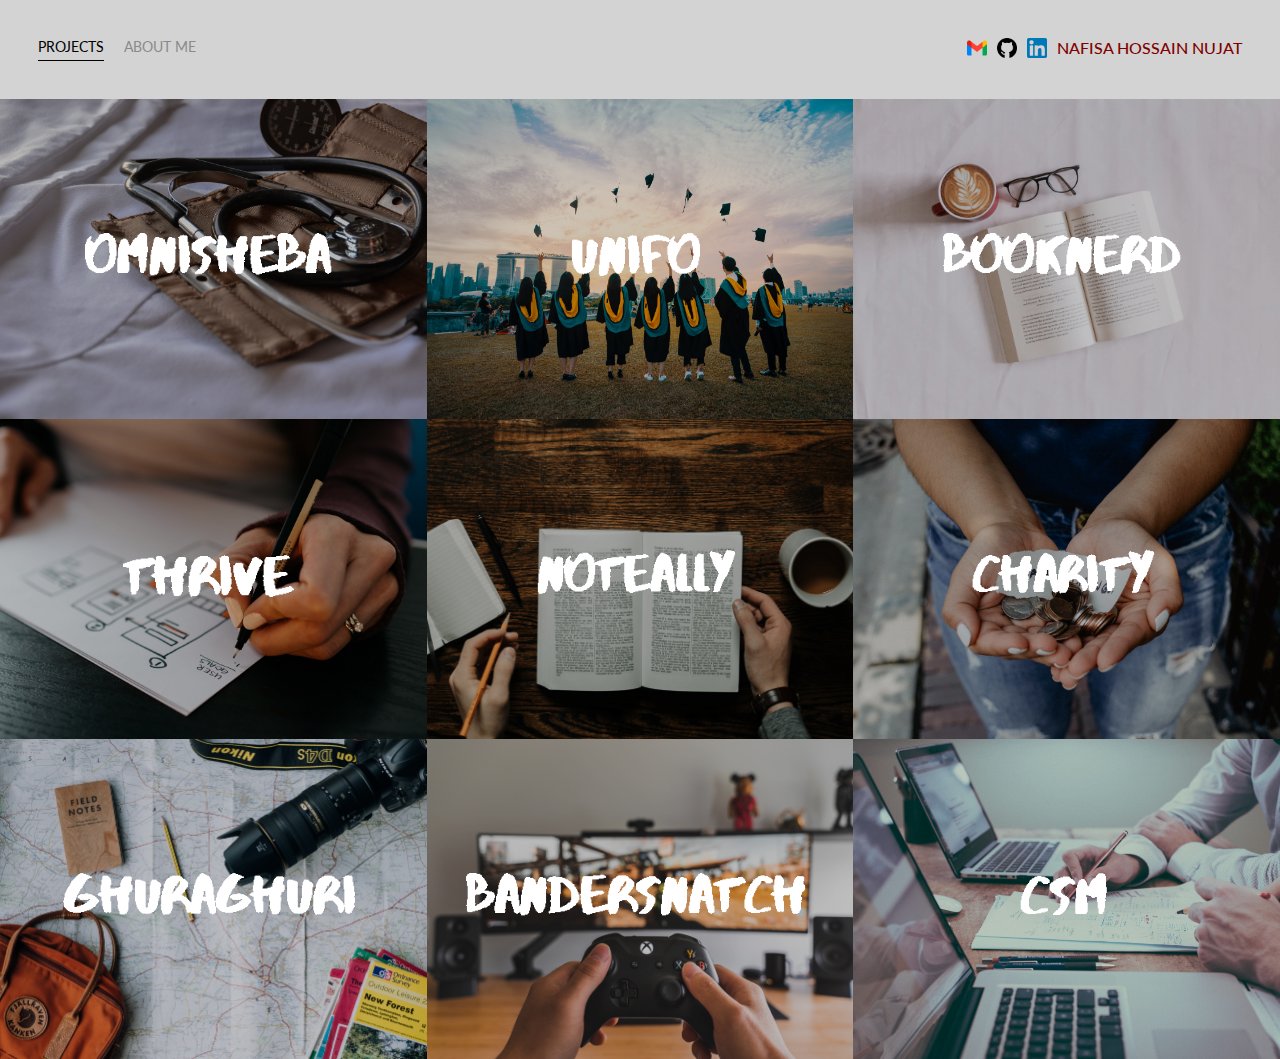
==== index.html @ 57c48bb4 "script" ====
<!DOCTYPE html>
<html>
  <head>
    <meta charset="UTF-8" />
    <title>Portfolio Homepage</title>
    <link
      href="https://fonts.googleapis.com/css?family=Lato"
      rel="stylesheet"
    />
    <link rel="stylesheet" href="styles.css" />
  </head>
  <body>
    <div class="container">
      <div class="nav-wrapper">
        <div class="left-side">
          <div class="nav-link-wrapper active-nav-link">
            <a href="index.html">Projects</a>
          </div>
          <div class="nav-link-wrapper">
            <a href="about.html">About Me</a>
          </div>
        </div>
        <div class="right-side">
          <div class="linkedin">
            <img
              src="images/gmail.png"
              onclick="window.open('mailto:nhnujhat@gmail.com','mywindow');"
              style="cursor: pointer"
              height="20px"
            />
          </div>
          <div class="github">
            <img
              src="images/github.png"
              onclick="window.open('https://github.com/nhnujhat','mywindow');"
              style="cursor: pointer"
              height="20px"
            />
          </div>
          <div class="gmail">
            <img
              src="images/linkedin.png"
              onclick="window.open('https://www.linkedin.com/in/nhnujhat','mywindow');"
              style="cursor: pointer"
              height="20px"
            />
          </div>
          <div class="brand">
            <div>NAFISA HOSSAIN NUJAT</div>
          </div>
        </div>
      </div>
      <div class="content-wrapper">
        <div class="portfolio-items-wrapper">
          <div
            onclick="window.open('https://github.com/nhnujhat/OMNISHEBA','mywindow');"
            style="cursor: pointer"
            class="portfolio-item-wrapper"
          >
            <div
              class="portfolio-img-background"
              style="background-image: url(images/omnisheba.jpg)"
            ></div>
            <div class="img-text-wrapper">
              <div class="logo-wrapper">
                <img src="images/logos/omnisheba.png" />
              </div>
              <div class="subtitle">
                An Android application to assist healthcare providers and
                seekers connect, built with Java and Firebase.
              </div>
            </div>
          </div>
          <div
            onclick="window.open('https://github.com/nhnujhat/UniFO','mywindow');"
            style="cursor: pointer"
            class="portfolio-item-wrapper"
          >
            <div
              class="portfolio-img-background"
              style="background-image: url(images/unifo.jpg)"
            ></div>
            <div class="img-text-wrapper">
              <div class="logo-wrapper">
                <img src="images/logos/unifo.png" />
              </div>
              <div class="subtitle">
                A university admission portal website for students in
                Bangladesh, built with HTML, CSS and JavaScript.
              </div>
            </div>
          </div>
          <div
            onclick="window.open('https://github.com/nhnujhat/BookNerd','mywindow');"
            style="cursor: pointer"
            class="portfolio-item-wrapper"
          >
            <div
              class="portfolio-img-background"
              style="background-image: url(images/booknerd.jpg)"
            ></div>
            <div class="img-text-wrapper">
              <div class="logo-wrapper">
                <img src="images/logos/booknerd.png" />
              </div>
              <div class="subtitle">
                An Android application for reading ebooks and listening to
                audiobooks, built with Dart and Firebase.
              </div>
            </div>
          </div>
          <div
            onclick="window.open('https://github.com/nhnujhat/Thrive','mywindow');"
            style="cursor: pointer"
            class="portfolio-item-wrapper"
          >
            <div
              class="portfolio-img-background"
              style="background-image: url(images/thrive.jpg)"
            ></div>
            <div class="img-text-wrapper">
              <div class="logo-wrapper">
                <img src="images/logos/thrive.png" />
              </div>
              <div class="subtitle">
                An Android application to track productivity and share with
                friends, built with Java and Firebase.
              </div>
            </div>
          </div>
          <div
            onclick="window.open('https://github.com/nhnujhat/Note_Ally','mywindow');"
            style="cursor: pointer"
            class="portfolio-item-wrapper"
          >
            <div
              class="portfolio-img-background"
              style="background-image: url(images/noteally.jpg)"
            ></div>
            <div class="img-text-wrapper">
              <div class="logo-wrapper">
                <img src="images/logos/noteally.png" />
              </div>
              <div class="subtitle">
                An Android application to assist students and job seekers to
                collaborate, built with Java and Firebase.
              </div>
            </div>
          </div>
          <div
            onclick="window.open('https://github.com/nhnujhat/charity_booking','mywindow');"
            style="cursor: pointer"
            class="portfolio-item-wrapper"
          >
            <div
              class="portfolio-img-background"
              style="background-image: url(images/charitybooking.jpg)"
            ></div>
            <div class="img-text-wrapper">
              <div class="logo-wrapper">
                <img src="images/logos/charitybooking.png" />
              </div>
              <div class="subtitle">
                An Android application to assist charities with booking system,
                built with Java and Firebase.
              </div>
            </div>
          </div>
          <div
            onclick="window.open('https://github.com/nhnujhat/GhuraGhuriMerged','mywindow');"
            style="cursor: pointer"
            class="portfolio-item-wrapper"
          >
            <div
              class="portfolio-img-background"
              style="background-image: url(images/ghuraghuri.jpg)"
            ></div>
            <div class="img-text-wrapper">
              <div class="logo-wrapper">
                <img src="images/logos/ghuraghuri.png" />
              </div>
              <div class="subtitle">
                A website and an Android application for travel blogs, built
                with HTML, CSS, JavaScript, Java and Firebase.
              </div>
            </div>
          </div>
          <div
            onclick="window.open('https://github.com/nhnujhat/Bandersnatch','mywindow');"
            style="cursor: pointer"
            class="portfolio-item-wrapper"
          >
            <div
              class="portfolio-img-background"
              style="background-image: url(images/bandersnatch.jpg)"
            ></div>
            <div class="img-text-wrapper">
              <div class="logo-wrapper">
                <img src="images/logos/bandersnatch.png" />
              </div>
              <div class="subtitle">
                A basic adventure game console inspired from the movie Black
                Mirror: Bandersnatch, built with C++.
              </div>
            </div>
          </div>
          <div
            onclick="window.open('https://github.com/nhnujhat/Customer_service-management','mywindow');"
            style="cursor: pointer"
            class="portfolio-item-wrapper"
          >
            <div
              class="portfolio-img-background"
              style="
                background-image: url(images/customerservicemanagement.jpg);
              "
            ></div>
            <div class="img-text-wrapper">
              <div class="logo-wrapper">
                <img src="images/logos/customerservicemanagement.png" />
              </div>
              <div class="subtitle">
                A customer service management and employee management system for
                companies and businesses, built with C++.
              </div>
            </div>
          </div>
        </div>
      </div>
    </div>
  </body>
  <script src="script.js"></script>
</html>
---- styles.css ----
/* Master Styles */
body {
    font-family: "Lato", sans-serif;
    margin: 0px;
}

.container {
    display: grid;
    grid-template-columns: 1fr;
    background-color: rgb(241, 241, 241);
}

/* Nav Styles */
.nav-wrapper {
    display: flex;
    justify-content: space-between;
    padding: 38px;
    position: sticky;
    top: 0;
    background-color: lightgray;
}

.left-side {
    float: left;
    display: flex;
}

.right-side {
    float: right;
    display: flex;
}

.gmail {
    margin-right: 10px;
}

.linkedin {
    margin-right: 10px;
}

.github {
    margin-right: 10px;
}

.brand {
    color: maroon;
    font-weight: 500;
}

.nav-wrapper > .left-side > div {
    margin-right: 20px;
    font-size: 0.9em;
    text-transform: uppercase;
}

.nav-link-wrapper {
    height: 22px;
    border-bottom: 1px solid transparent;
    transition: border-bottom 0.5s;
}

.nav-link-wrapper a {
    color: #8a8a8a;
    text-decoration: none;
    transition: color 0.5s;
}

.nav-link-wrapper:hover {
    border-bottom: 1px solid black;
}

.nav-link-wrapper a:hover {
    color: black;
}

.active-nav-link {
    border-bottom: 1px solid black;
}

.active-nav-link a {
    color: black !important;
}

/* Portfolio Styles */
.portfolio-items-wrapper {
    display: grid;
    grid-template-columns: 1fr 1fr 1fr;
}

.portfolio-item-wrapper {
    position: relative;
}

.portfolio-img-background {
    height: 25vw;
    width: 100%;
    background-size: cover;
    background-position: center;
    background-repeat: no-repeat;
    filter: brightness(80%);
}

.img-text-wrapper {
    position: absolute;
    top: 0;
    display: flex;
    flex-direction: column;
    justify-content: center;
    align-items: center;
    height: 100%;
    text-align: center;
    padding-left: 3vw;
    padding-right: 3vw;
}

.logo-wrapper {
    height: 6vw;
    position: absolute;
    margin: 0 auto;
    display: flex;
    justify-content: center;
}

.img-text-wrapper .subtitle {
    transition: 0.5s;
    font-weight: 600;
    color: transparent;
    font-size: 1.5vw;
}

.img-text-wrapper:hover .subtitle {
    font-weight: 600;
    color: lightskyblue;
    font-size: 1.5vw;
}

.img-text-wrapper:hover img {
    display: none;
}

.img-darken {
    transition: .5s;
    filter: brightness(10%);
}

/* About Page Styles */
.two-column-wrapper {
    display: flex;
    flex-direction: column;
    justify-content: center;
}

.profile-image-wrapper {
    display: flex;
    flex-direction: row;
    justify-content: center;
}

.profile-image-wrapper img {
    width: auto;
    height: 300px;
    margin-top: 50px;
  }
  
.profile-content-wrapper {
    margin: 50px;
}

.profile-content-wrapper h1 {
    color: darkcyan;
}

.profile-content-wrapper h2 {
    margin-top: 50px;
    color: rgb(155, 155, 155);
}

.profile-content-wrapper a {
    color: black;
}

.profile-content-wrapper p {
    line-height: 2;
}

.profile-content-wrapper p a {
    text-decoration: none;
}

.skill {
    margin-left: 50px;
    margin-bottom: 50px;
}

.skill img {
    height: 50px;
    margin: 15px;
}

.resume {
    position: relative;
    height: 100px;
}

.resume-wrapper {
    margin: 0 auto;
    left: 50px;
    position: absolute;
    border: 1px solid;
    transition: color 0.5s;
    width: 120px;
    padding: 18px;
    text-align: center;
}

.resume-wrapper:hover {
    transition: 0.5s;
    background-color: black;
}

.resume-wrapper a {
    color: black;
    transition: 0.5s;
    font-weight: 600;
    text-decoration: none;
}

.resume-wrapper:hover a {
    color: white;
    font-weight: 600;
    text-decoration: none;
}
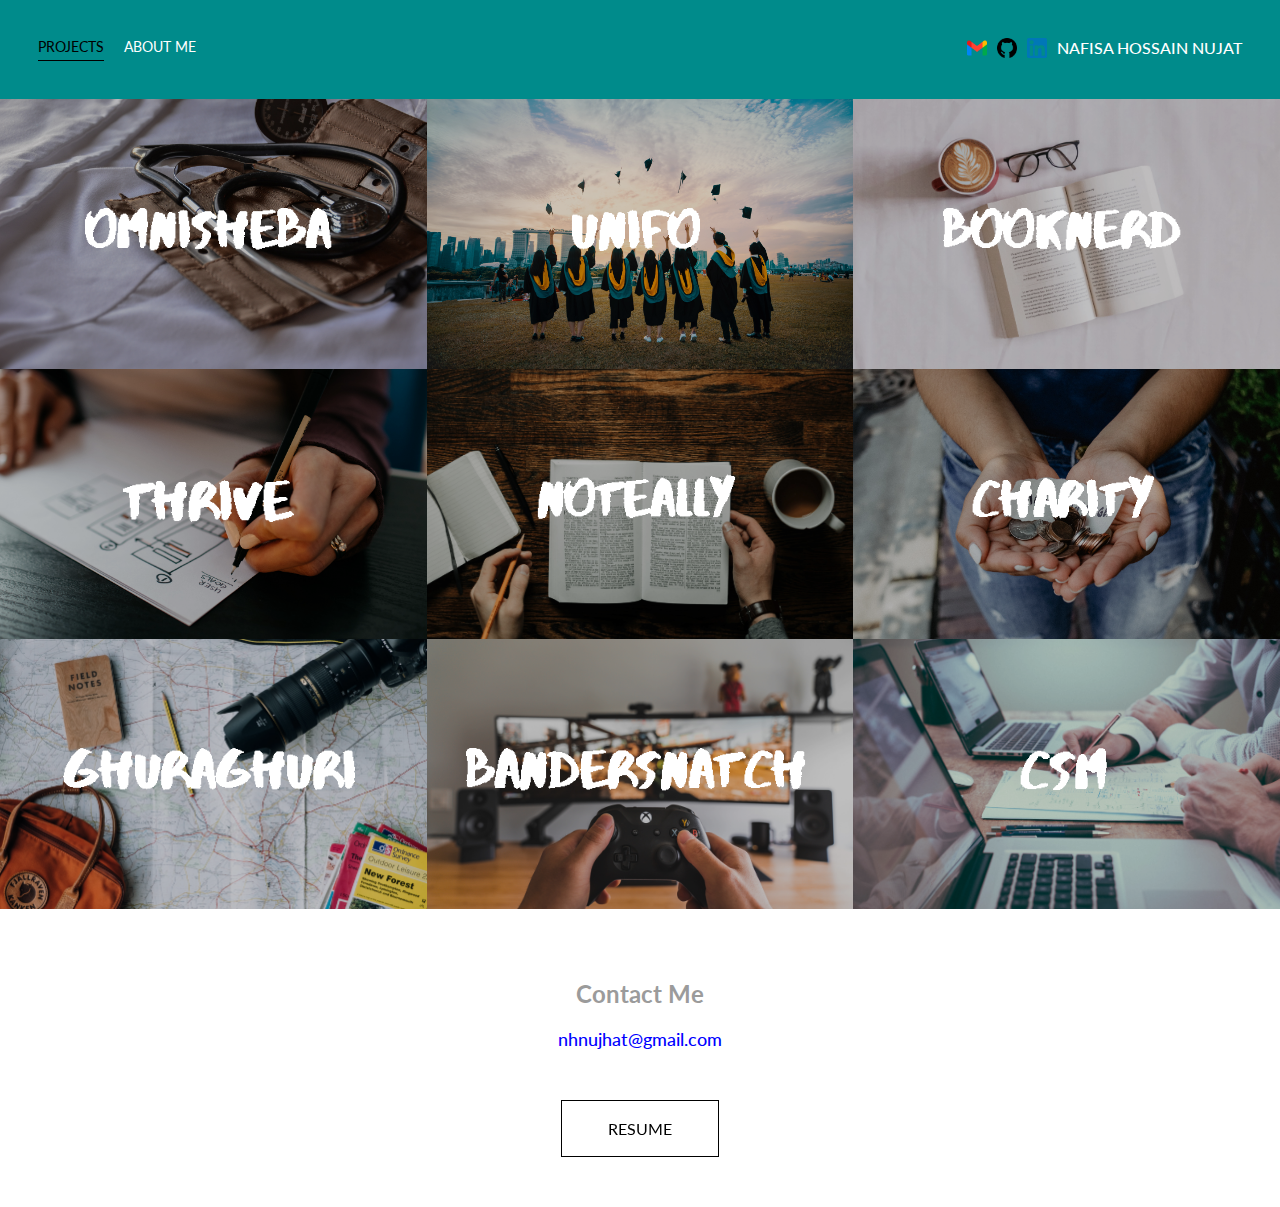
==== commit ee552ca5: "parallax" ====
--- a/index.html
+++ b/index.html
@@ -2,7 +2,7 @@
 <html>
   <head>
     <meta charset="UTF-8" />
-    <title>Portfolio Homepage</title>
+    <title>Projects</title>
     <link
       href="https://fonts.googleapis.com/css?family=Lato"
       rel="stylesheet"
@@ -21,7 +21,7 @@
           </div>
         </div>
         <div class="right-side">
-          <div class="linkedin">
+          <div class="gmail">
             <img
               src="images/gmail.png"
               onclick="window.open('mailto:nhnujhat@gmail.com','mywindow');"
@@ -37,7 +37,7 @@
               height="20px"
             />
           </div>
-          <div class="gmail">
+          <div class="linkedin">
             <img
               src="images/linkedin.png"
               onclick="window.open('https://www.linkedin.com/in/nhnujhat','mywindow');"
@@ -46,7 +46,7 @@
             />
           </div>
           <div class="brand">
-            <div>NAFISA HOSSAIN NUJAT</div>
+            <a href="about.html">NAFISA HOSSAIN NUJAT</a>
           </div>
         </div>
       </div>
@@ -85,8 +85,8 @@
                 <img src="images/logos/unifo.png" />
               </div>
               <div class="subtitle">
-                A university admission portal website for students in
-                Bangladesh, built with HTML, CSS and JavaScript.
+                A university admission portal for students in Bangladesh, built
+                with HTML, CSS and JavaScript along with ReactJS and NodeJS.
               </div>
             </div>
           </div>
@@ -105,7 +105,7 @@
               </div>
               <div class="subtitle">
                 An Android application for reading ebooks and listening to
-                audiobooks, built with Dart and Firebase.
+                audiobooks, built with Flutter and Firebase.
               </div>
             </div>
           </div>
@@ -123,8 +123,8 @@
                 <img src="images/logos/thrive.png" />
               </div>
               <div class="subtitle">
-                An Android application to track productivity and share with
-                friends, built with Java and Firebase.
+                An Android application to track productivity and complete goals
+                with friends, built with Java and Firebase.
               </div>
             </div>
           </div>
@@ -142,8 +142,8 @@
                 <img src="images/logos/noteally.png" />
               </div>
               <div class="subtitle">
-                An Android application to assist students and job seekers to
-                collaborate, built with Java and Firebase.
+                An Android application to help students and job seekers to
+                collaborate and find help, built with Java and Firebase.
               </div>
             </div>
           </div>
@@ -161,8 +161,8 @@
                 <img src="images/logos/charitybooking.png" />
               </div>
               <div class="subtitle">
-                An Android application to assist charities with booking system,
-                built with Java and Firebase.
+                An Android application to assist charities with booking system
+                for donations, built with Java and Firebase.
               </div>
             </div>
           </div>
@@ -180,8 +180,9 @@
                 <img src="images/logos/ghuraghuri.png" />
               </div>
               <div class="subtitle">
-                A website and an Android application for travel blogs, built
-                with HTML, CSS, JavaScript, Java and Firebase.
+                A website and an Android application for travel blogs and
+                navigation, built with HTML, CSS, JavaScript, Java and Firebase
+                along with ReactJS and NodeJS.
               </div>
             </div>
           </div>
@@ -220,13 +221,26 @@
                 <img src="images/logos/customerservicemanagement.png" />
               </div>
               <div class="subtitle">
-                A customer service management and employee management system for
-                companies and businesses, built with C++.
+                A customer service and employee management system for companies
+                and businesses, built with C++.
               </div>
             </div>
           </div>
         </div>
       </div>
+      <div class="contact-wrapper">
+        <h2>Contact Me</h2>
+        <a href="mailto:nhnujhat@gmail.com">nhnujhat@gmail.com</a>
+      </div>
+    </div>
+    <div
+      onclick="location.href='/Resume.pdf'"
+      style="cursor: pointer"
+      class="resume"
+    >
+      <a href="/Resume.pdf">RESUME</a>
+    </div>
+  </div>
     </div>
   </body>
   <script src="script.js"></script>
--- a/styles.css
+++ b/styles.css
@@ -7,7 +7,7 @@
 .container {
     display: grid;
     grid-template-columns: 1fr;
-    background-color: rgb(241, 241, 241);
+    background-color: white;
 }
 
 /* Nav Styles */
@@ -17,7 +17,7 @@
     padding: 38px;
     position: sticky;
     top: 0;
-    background-color: lightgray;
+    background-color: darkcyan;
 }
 
 .left-side {
@@ -42,9 +42,10 @@
     margin-right: 10px;
 }
 
-.brand {
-    color: maroon;
+.brand a {
+    color: white;
     font-weight: 500;
+    text-decoration: none;
 }
 
 .nav-wrapper > .left-side > div {
@@ -60,7 +61,7 @@
 }
 
 .nav-link-wrapper a {
-    color: #8a8a8a;
+    color: white;
     text-decoration: none;
     transition: color 0.5s;
 }
@@ -87,12 +88,20 @@
     grid-template-columns: 1fr 1fr 1fr;
 }
 
+@media screen and (max-width: 800px) {
+    .portfolio-items-wrapper {
+        flex: 100%;
+        max-width: 100%;
+        grid-template-columns: 1fr 1fr;
+    }
+}
+
 .portfolio-item-wrapper {
     position: relative;
 }
 
 .portfolio-img-background {
-    height: 25vw;
+    height: 30vh;
     width: 100%;
     background-size: cover;
     background-position: center;
@@ -144,47 +153,35 @@
 }
 
 /* About Page Styles */
-.two-column-wrapper {
-    display: flex;
-    flex-direction: column;
-    justify-content: center;
-}
 
 .profile-image-wrapper {
-    display: flex;
-    flex-direction: row;
-    justify-content: center;
-}
-
-.profile-image-wrapper img {
-    width: auto;
-    height: 300px;
-    margin-top: 50px;
-  }
-  
-.profile-content-wrapper {
-    margin: 50px;
-}
-
-.profile-content-wrapper h1 {
-    color: darkcyan;
-}
-
-.profile-content-wrapper h2 {
-    margin-top: 50px;
-    color: rgb(155, 155, 155);
-}
-
-.profile-content-wrapper a {
-    color: black;
-}
-
-.profile-content-wrapper p {
-    line-height: 2;
-}
-
-.profile-content-wrapper p a {
-    text-decoration: none;
+    height: 100vh;
+    width: 100%;
+    background-size: cover;
+    background-position: center;
+    background-repeat: no-repeat;
+    background-attachment: fixed;
+}
+
+.about-wrapper {
+    background-color: darkcyan;
+    padding: 50px;
+    color: white;
+}
+
+.about-wrapper h1 {
+    color: white;
+    font-weight: 600;
+}
+
+.skills-wrapper {
+    padding: 50px;
+    color: darkcyan;
+}
+
+.skills-wrapper h1 {
+    color: darkcyan;
+    font-weight: 600;
 }
 
 .skill {
@@ -197,36 +194,77 @@
     margin: 15px;
 }
 
+.achievement-wrapper {
+    background-color: darkcyan;
+    padding: 50px;
+    color: white;
+}
+
+.achievement-wrapper h1 {
+    color: white;
+    font-weight: 600;
+}
+
+.research-wraper {
+    padding: 50px;
+    color: darkcyan;
+}
+
+.research-wraper h1 {
+    color: darkcyan;
+    font-weight: 600;
+}
+
+.experience-wrapper {
+    background-color: darkcyan;
+    padding: 50px;
+    color: white;
+}
+
+.experience-wrapper h1 {
+    color: white;
+    font-weight: 600;
+}
+
+.contact-wrapper {
+    padding: 50px;
+    display: flex;
+    flex-direction: column;
+    justify-content: center;
+    text-align: center;
+}
+
+.contact-wrapper h2 {
+    color: rgb(155, 155, 155);
+}
+
+.contact-wrapper a {
+    color: blue;
+    font-weight: 500;
+    font-size: large;
+    text-decoration: none;
+}
+
 .resume {
+    margin-bottom: 50px;
+}
+
+.resume a {
+    display: flex;
+    justify-content: center;
+    margin: 0 auto;
     position: relative;
-    height: 100px;
-}
-
-.resume-wrapper {
-    margin: 0 auto;
-    left: 50px;
-    position: absolute;
-    border: 1px solid;
+    border: 1px solid black;
     transition: color 0.5s;
     width: 120px;
     padding: 18px;
     text-align: center;
-}
-
-.resume-wrapper:hover {
+    text-decoration: none;
+    color: black;
+}
+
+.resume a:hover {
     transition: 0.5s;
+    color: white;
     background-color: black;
-}
-
-.resume-wrapper a {
-    color: black;
-    transition: 0.5s;
-    font-weight: 600;
-    text-decoration: none;
-}
-
-.resume-wrapper:hover a {
-    color: white;
-    font-weight: 600;
-    text-decoration: none;
 }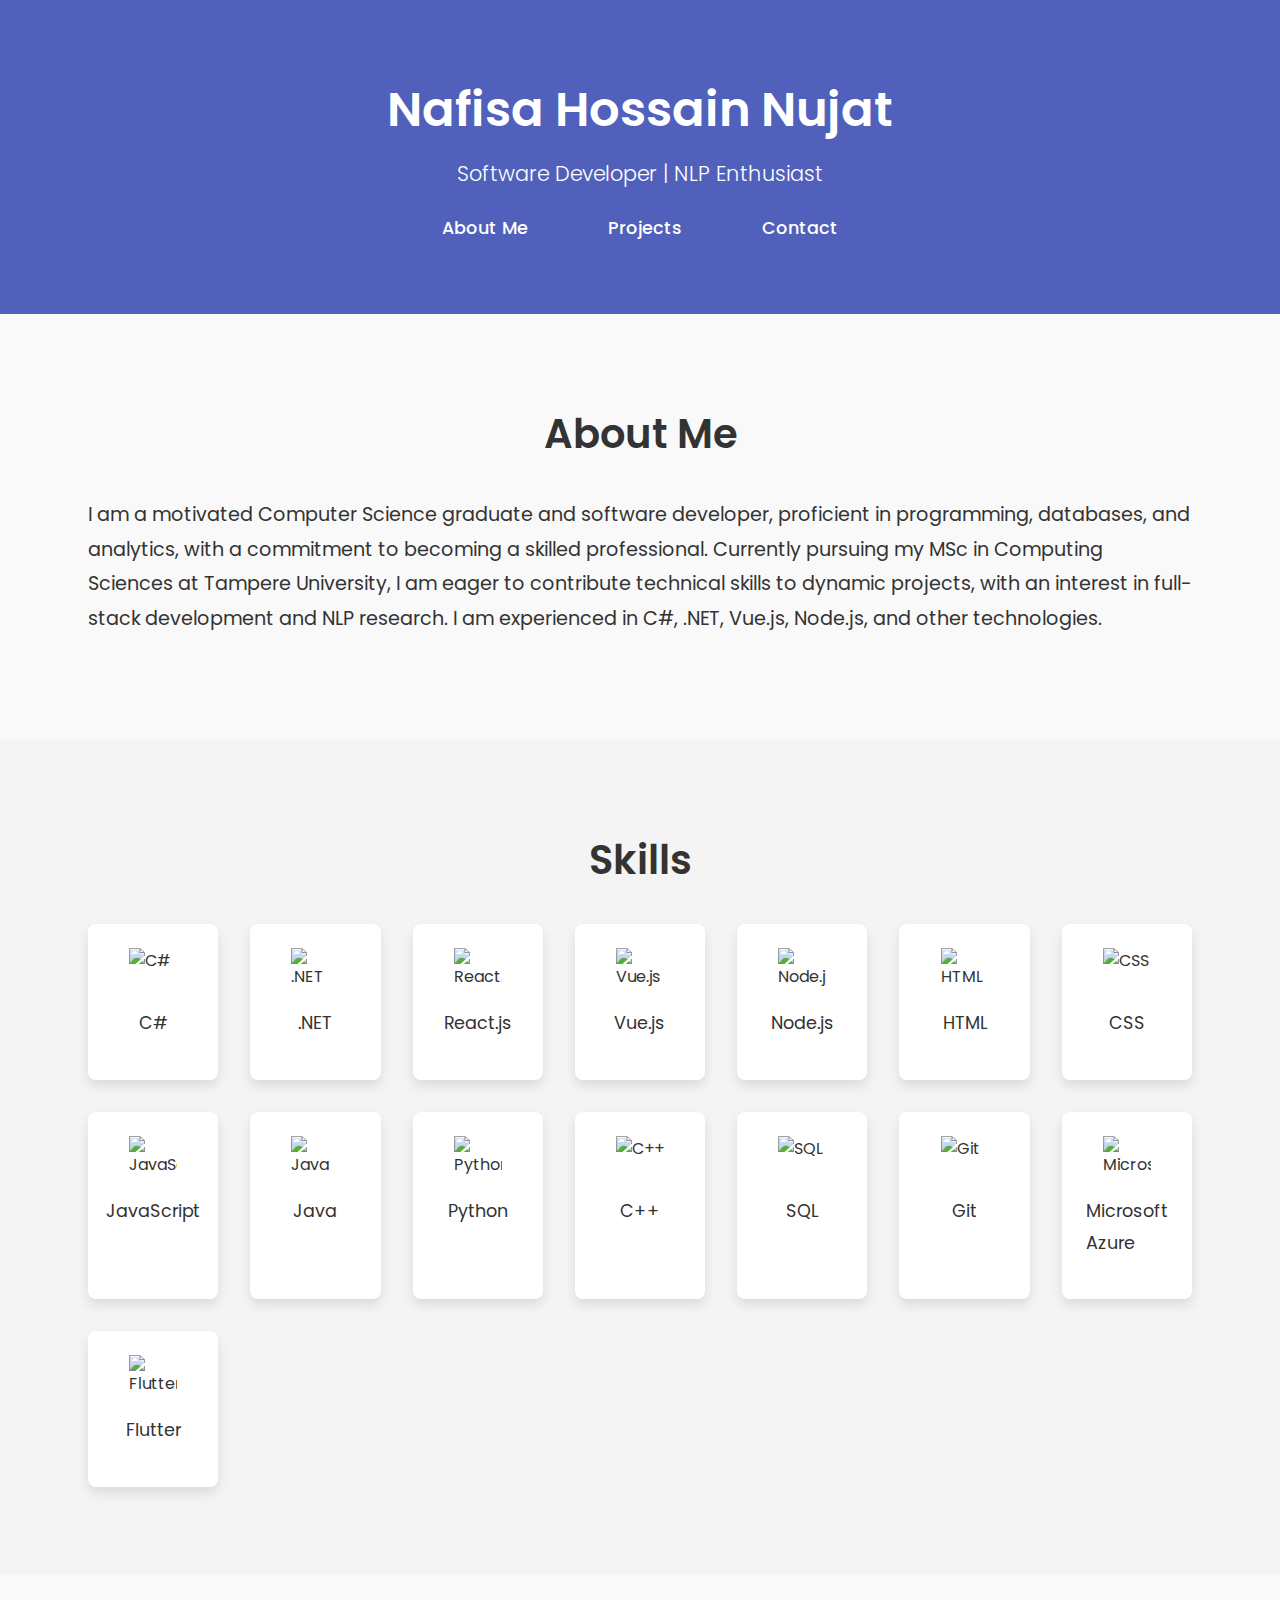
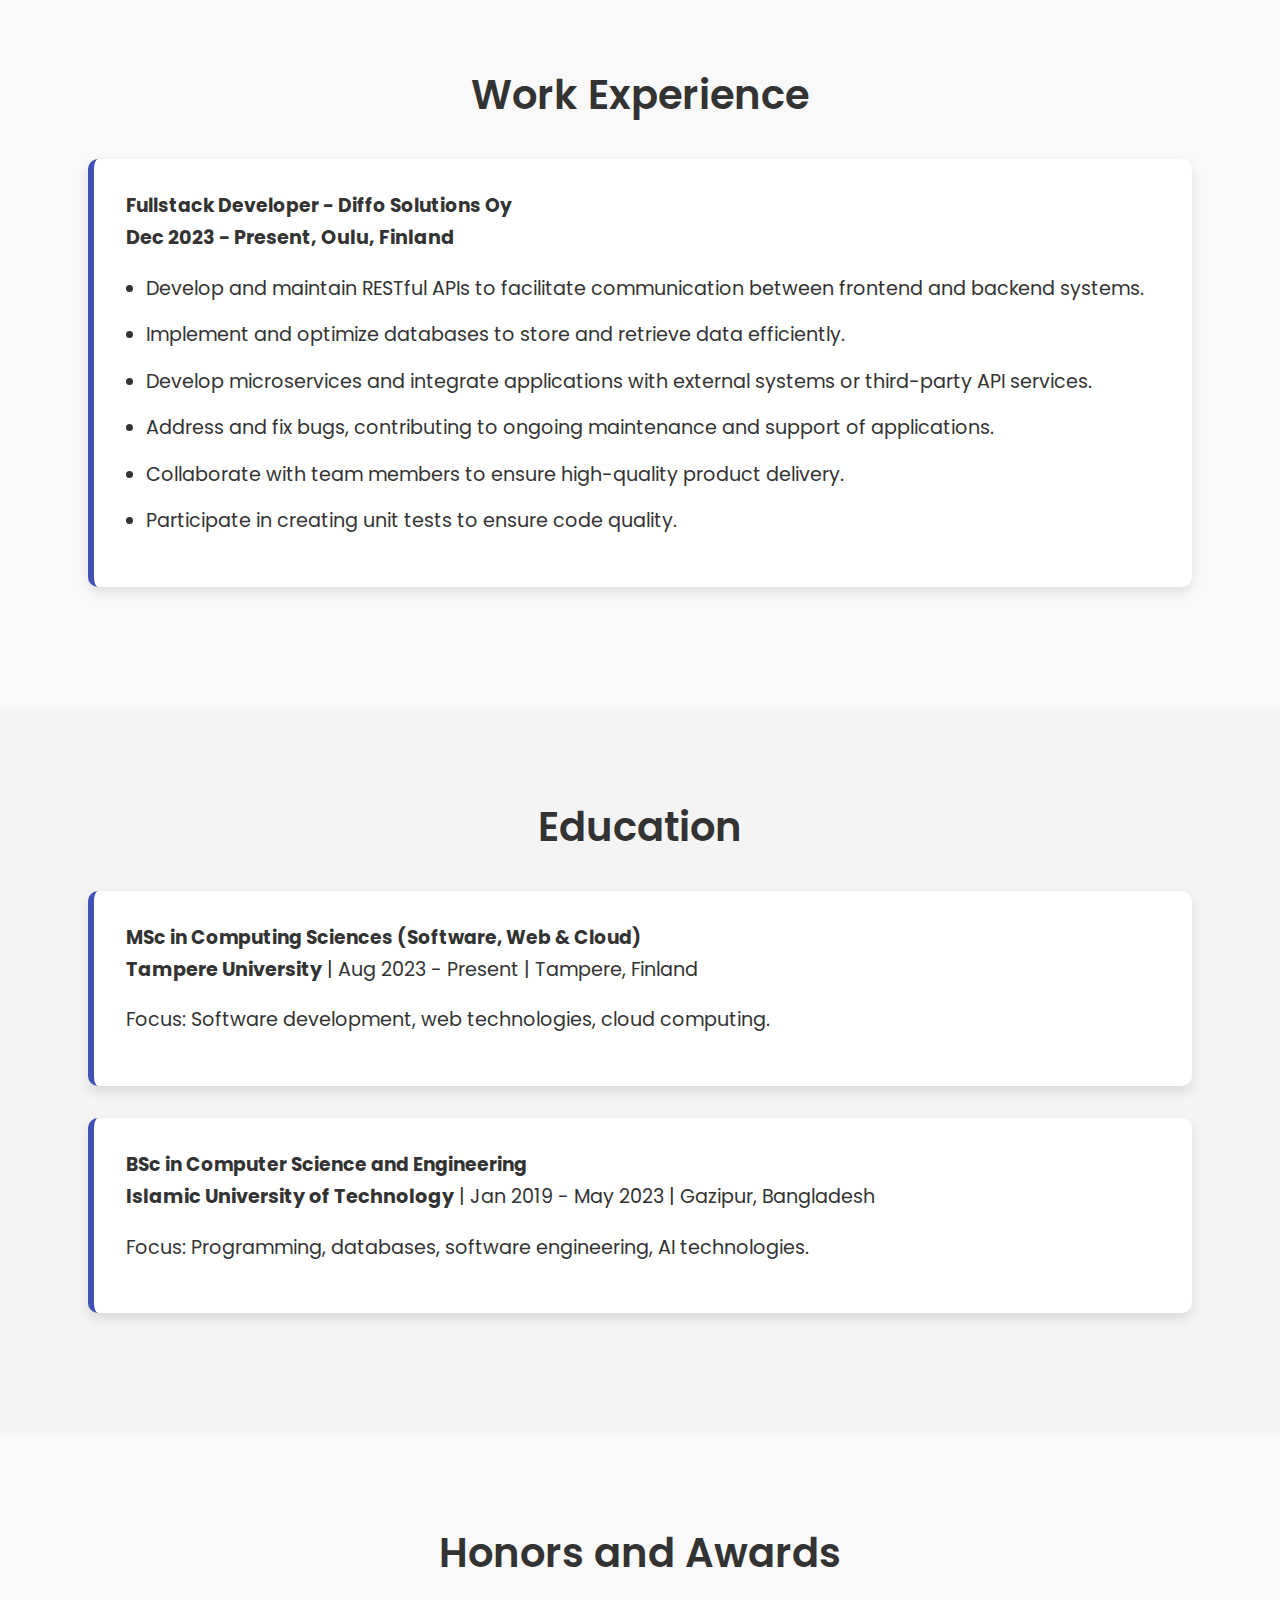
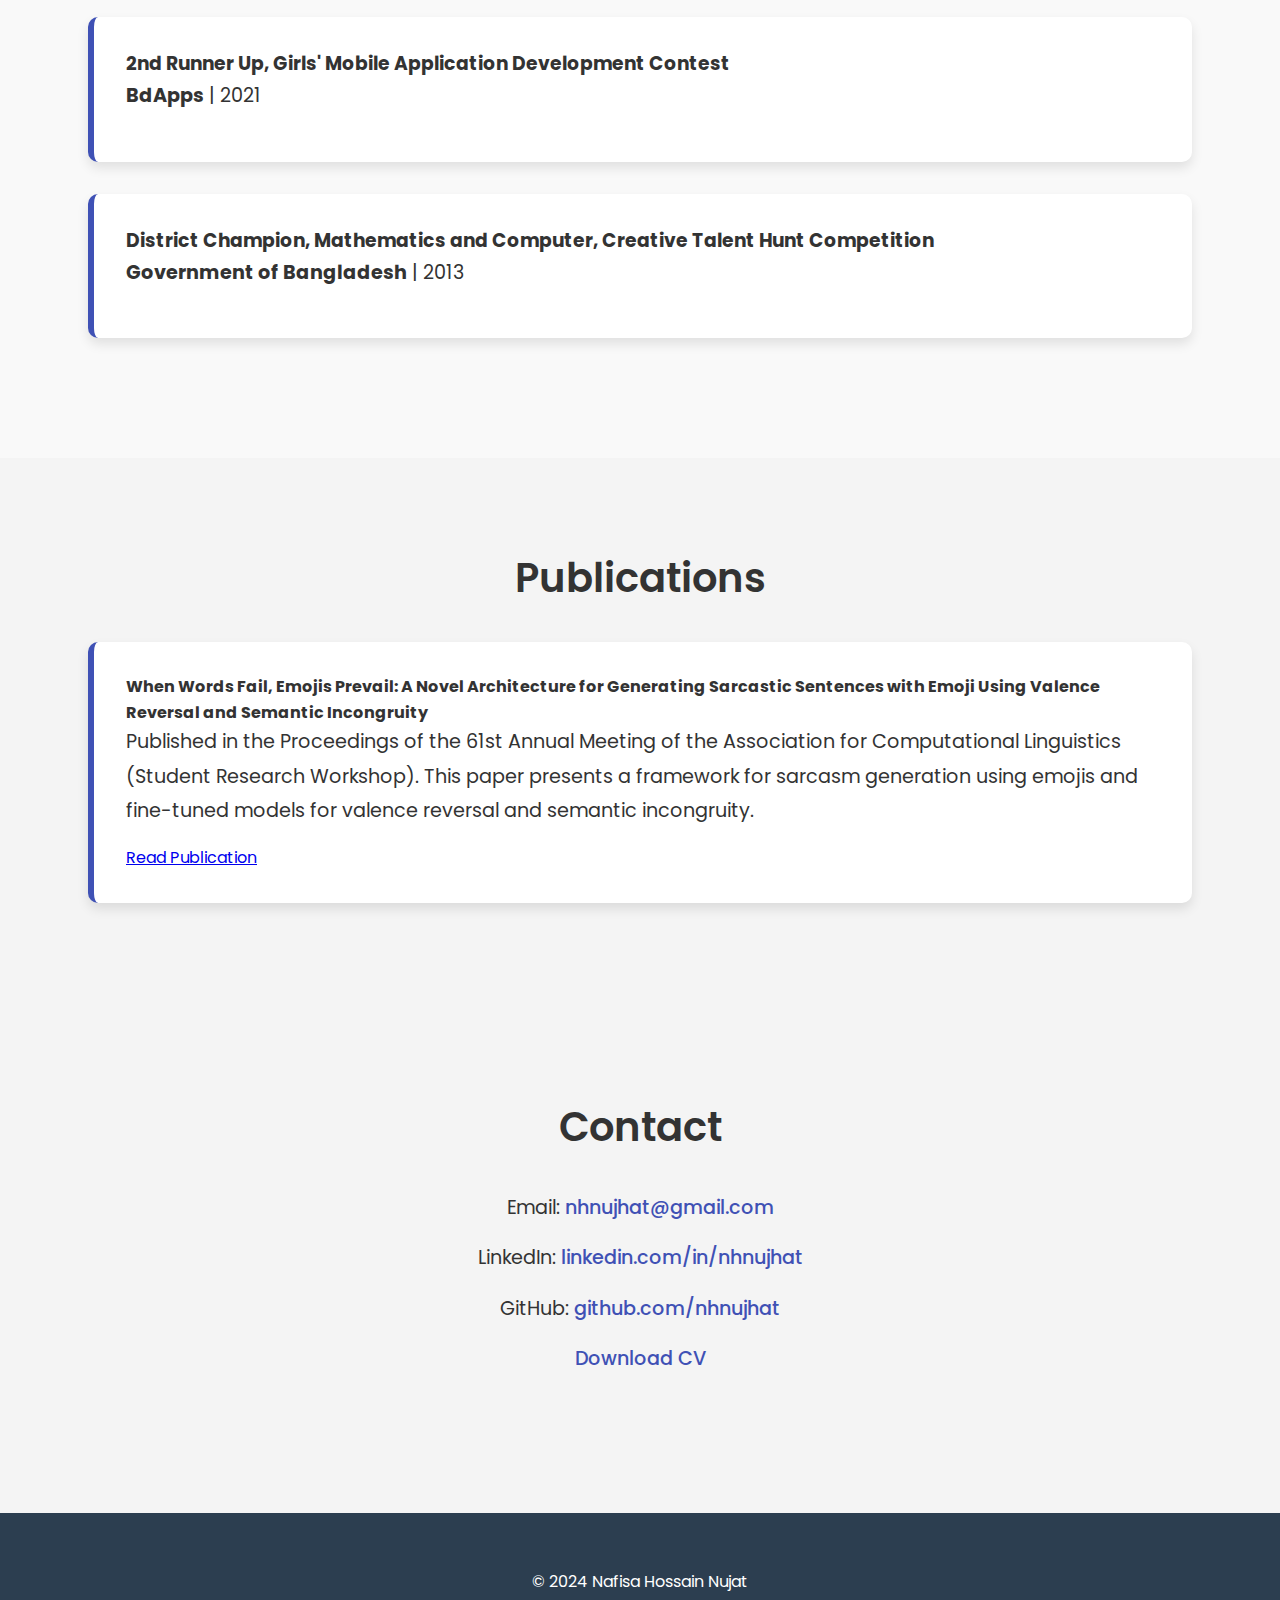
==== commit 920ada20: "change portfolio" ====
--- a/index.html
+++ b/index.html
@@ -1,247 +1,184 @@
 <!DOCTYPE html>
-<html>
-  <head>
-    <meta charset="UTF-8" />
-    <title>Projects</title>
-    <link
-      href="https://fonts.googleapis.com/css?family=Lato"
-      rel="stylesheet"
-    />
-    <link rel="stylesheet" href="styles.css" />
-  </head>
-  <body>
-    <div class="container">
-      <div class="nav-wrapper">
-        <div class="left-side">
-          <div class="nav-link-wrapper active-nav-link">
-            <a href="index.html">Projects</a>
-          </div>
-          <div class="nav-link-wrapper">
-            <a href="about.html">About Me</a>
-          </div>
+<html lang="en">
+<head>
+    <meta charset="UTF-8">
+    <meta name="viewport" content="width=device-width, initial-scale=1.0">
+    <title>Nafisa Hossain Nujat | About Me</title>
+    <link rel="stylesheet" href="style.css">
+    <link href="https://fonts.googleapis.com/css2?family=Poppins:wght@300;600&display=swap" rel="stylesheet">
+</head>
+<body>
+    <header>
+        <div class="container">
+            <h1>Nafisa Hossain Nujat</h1>
+            <p>Software Developer | NLP Enthusiast</p>
+            <nav>
+                <ul>
+                    <li><a href="index.html">About Me</a></li>
+                    <li><a href="projects.html">Projects</a></li>
+                    <li><a href="#contact">Contact</a></li>
+                </ul>
+            </nav>
         </div>
-        <div class="right-side">
-          <div class="gmail">
-            <img
-              src="images/gmail.png"
-              onclick="window.open('mailto:nhnujhat@gmail.com','mywindow');"
-              style="cursor: pointer"
-              height="20px"
-            />
-          </div>
-          <div class="github">
-            <img
-              src="images/github.png"
-              onclick="window.open('https://github.com/nhnujhat','mywindow');"
-              style="cursor: pointer"
-              height="20px"
-            />
-          </div>
-          <div class="linkedin">
-            <img
-              src="images/linkedin.png"
-              onclick="window.open('https://www.linkedin.com/in/nhnujhat','mywindow');"
-              style="cursor: pointer"
-              height="20px"
-            />
-          </div>
-          <div class="brand">
-            <a href="about.html">NAFISA HOSSAIN NUJAT</a>
-          </div>
+    </header>
+
+    <!-- About Me Section -->
+    <section id="about" class="section">
+        <div class="container">
+            <h2>About Me</h2>
+            <p>I am a motivated Computer Science graduate and software developer, proficient in programming, databases, and analytics, with a commitment to becoming a skilled professional. Currently pursuing my MSc in Computing Sciences at Tampere University, I am eager to contribute technical skills to dynamic projects, with an interest in full-stack development and NLP research. I am experienced in C#, .NET, Vue.js, Node.js, and other technologies.</p>
         </div>
-      </div>
-      <div class="content-wrapper">
-        <div class="portfolio-items-wrapper">
-          <div
-            onclick="window.open('https://github.com/nhnujhat/OMNISHEBA','mywindow');"
-            style="cursor: pointer"
-            class="portfolio-item-wrapper"
-          >
-            <div
-              class="portfolio-img-background"
-              style="background-image: url(images/omnisheba.jpg)"
-            ></div>
-            <div class="img-text-wrapper">
-              <div class="logo-wrapper">
-                <img src="images/logos/omnisheba.png" />
-              </div>
-              <div class="subtitle">
-                An Android application to assist healthcare providers and
-                seekers connect, built with Java and Firebase.
-              </div>
+    </section>
+
+    <!-- Skills Section -->
+    <section id="skills" class="section">
+        <div class="container">
+            <h2>Skills</h2>
+            <div class="skills-grid">
+                <div class="skill">
+                    <img src="https://img.icons8.com/color/48/000000/c-sharp-logo.png" alt="C#">
+                    <p>C#</p>
+                </div>
+                <div class="skill">
+                    <img src="https://img.icons8.com/color/48/000000/net-framework.png" alt=".NET">
+                    <p>.NET</p>
+                </div>                
+                <div class="skill">
+                    <img src="https://img.icons8.com/color/48/000000/react-native.png" alt="React.js">
+                    <p>React.js</p>
+                </div>
+                <div class="skill">
+                    <img src="https://img.icons8.com/color/48/000000/vue-js.png" alt="Vue.js">
+                    <p>Vue.js</p>
+                </div>
+                <div class="skill">
+                    <img src="https://img.icons8.com/color/48/000000/nodejs.png" alt="Node.js">
+                    <p>Node.js</p>
+                </div>
+                <div class="skill">
+                    <img src="https://img.icons8.com/color/48/000000/html-5--v1.png" alt="HTML">
+                    <p>HTML</p>
+                </div>
+                <div class="skill">
+                    <img src="https://img.icons8.com/color/48/000000/css3.png" alt="CSS">
+                    <p>CSS</p>
+                </div>
+                <div class="skill">
+                    <img src="https://img.icons8.com/color/48/000000/javascript.png" alt="JavaScript">
+                    <p>JavaScript</p>
+                </div>
+                <div class="skill">
+                    <img src="https://img.icons8.com/color/48/000000/java-coffee-cup-logo.png" alt="Java">
+                    <p>Java</p>
+                </div>
+                <div class="skill">
+                    <img src="https://img.icons8.com/color/48/000000/python.png" alt="Python">
+                    <p>Python</p>
+                </div>
+                <div class="skill">
+                    <img src="https://img.icons8.com/color/48/000000/c-plus-plus-logo.png" alt="C++">
+                    <p>C++</p>
+                </div>
+                <div class="skill">
+                    <img src="https://img.icons8.com/color/48/000000/sql.png" alt="SQL">
+                    <p>SQL</p>
+                </div>
+                <div class="skill">
+                    <img src="https://img.icons8.com/color/48/000000/git.png" alt="Git">
+                    <p>Git</p>
+                </div>
+                <div class="skill">
+                    <img src="https://img.icons8.com/color/48/000000/azure-1.png" alt="Microsoft Azure">
+                    <p>Microsoft Azure</p>
+                </div>
+                <div class="skill">
+                    <img src="https://img.icons8.com/color/48/000000/flutter.png" alt="Flutter">
+                    <p>Flutter</p>
+                </div>
             </div>
-          </div>
-          <div
-            onclick="window.open('https://github.com/nhnujhat/UniFO','mywindow');"
-            style="cursor: pointer"
-            class="portfolio-item-wrapper"
-          >
-            <div
-              class="portfolio-img-background"
-              style="background-image: url(images/unifo.jpg)"
-            ></div>
-            <div class="img-text-wrapper">
-              <div class="logo-wrapper">
-                <img src="images/logos/unifo.png" />
-              </div>
-              <div class="subtitle">
-                A university admission portal for students in Bangladesh, built
-                with HTML, CSS and JavaScript along with ReactJS and NodeJS.
-              </div>
+        </div>
+    </section>
+
+    <!-- Work Experience Section -->
+    <section id="experience" class="section">
+        <div class="container">
+            <h2>Work Experience</h2>
+            <div class="job experience-card">
+                <h3>Fullstack Developer - Diffo Solutions Oy</h3>
+                <p><strong>Dec 2023 - Present, Oulu, Finland</strong></p>
+                <div class="experience-details">
+                    <ul>
+                        <li>Develop and maintain RESTful APIs to facilitate communication between frontend and backend systems.</li>
+                        <li>Implement and optimize databases to store and retrieve data efficiently.</li>
+                        <li>Develop microservices and integrate applications with external systems or third-party API services.</li>
+                        <li>Address and fix bugs, contributing to ongoing maintenance and support of applications.</li>
+                        <li>Collaborate with team members to ensure high-quality product delivery.</li>
+                        <li>Participate in creating unit tests to ensure code quality.</li>
+                    </ul>
+                </div>
             </div>
-          </div>
-          <div
-            onclick="window.open('https://github.com/nhnujhat/BookNerd','mywindow');"
-            style="cursor: pointer"
-            class="portfolio-item-wrapper"
-          >
-            <div
-              class="portfolio-img-background"
-              style="background-image: url(images/booknerd.jpg)"
-            ></div>
-            <div class="img-text-wrapper">
-              <div class="logo-wrapper">
-                <img src="images/logos/booknerd.png" />
-              </div>
-              <div class="subtitle">
-                An Android application for reading ebooks and listening to
-                audiobooks, built with Flutter and Firebase.
-              </div>
+        </div>
+    </section>
+
+    <!-- Education Section -->
+    <section id="education" class="section">
+        <div class="container">
+            <h2>Education</h2>
+            <div class="education-card">
+                <h3>MSc in Computing Sciences (Software, Web & Cloud)</h3>
+                <p><strong>Tampere University</strong> | Aug 2023 - Present | Tampere, Finland</p>
+                <p>Focus: Software development, web technologies, cloud computing.</p>
             </div>
-          </div>
-          <div
-            onclick="window.open('https://github.com/nhnujhat/Thrive','mywindow');"
-            style="cursor: pointer"
-            class="portfolio-item-wrapper"
-          >
-            <div
-              class="portfolio-img-background"
-              style="background-image: url(images/thrive.jpg)"
-            ></div>
-            <div class="img-text-wrapper">
-              <div class="logo-wrapper">
-                <img src="images/logos/thrive.png" />
-              </div>
-              <div class="subtitle">
-                An Android application to track productivity and complete goals
-                with friends, built with Java and Firebase.
-              </div>
+            <div class="education-card">
+                <h3>BSc in Computer Science and Engineering</h3>
+                <p><strong>Islamic University of Technology</strong> | Jan 2019 - May 2023 | Gazipur, Bangladesh</p>
+                <p>Focus: Programming, databases, software engineering, AI technologies.</p>
             </div>
-          </div>
-          <div
-            onclick="window.open('https://github.com/nhnujhat/Note_Ally','mywindow');"
-            style="cursor: pointer"
-            class="portfolio-item-wrapper"
-          >
-            <div
-              class="portfolio-img-background"
-              style="background-image: url(images/noteally.jpg)"
-            ></div>
-            <div class="img-text-wrapper">
-              <div class="logo-wrapper">
-                <img src="images/logos/noteally.png" />
-              </div>
-              <div class="subtitle">
-                An Android application to help students and job seekers to
-                collaborate and find help, built with Java and Firebase.
-              </div>
+        </div>
+    </section>
+
+    <!-- Honors and Awards Section -->
+    <section id="awards" class="section">
+        <div class="container">
+            <h2>Honors and Awards</h2>
+            <div class="award-card">
+                <h3>2nd Runner Up, Girls' Mobile Application Development Contest</h3>
+                <p><strong>BdApps</strong> | 2021</p>
             </div>
-          </div>
-          <div
-            onclick="window.open('https://github.com/nhnujhat/charity_booking','mywindow');"
-            style="cursor: pointer"
-            class="portfolio-item-wrapper"
-          >
-            <div
-              class="portfolio-img-background"
-              style="background-image: url(images/charitybooking.jpg)"
-            ></div>
-            <div class="img-text-wrapper">
-              <div class="logo-wrapper">
-                <img src="images/logos/charitybooking.png" />
-              </div>
-              <div class="subtitle">
-                An Android application to assist charities with booking system
-                for donations, built with Java and Firebase.
-              </div>
+            <div class="award-card">
+                <h3>District Champion, Mathematics and Computer, Creative Talent Hunt Competition</h3>
+                <p><strong>Government of Bangladesh</strong> | 2013</p>
             </div>
-          </div>
-          <div
-            onclick="window.open('https://github.com/nhnujhat/GhuraGhuriMerged','mywindow');"
-            style="cursor: pointer"
-            class="portfolio-item-wrapper"
-          >
-            <div
-              class="portfolio-img-background"
-              style="background-image: url(images/ghuraghuri.jpg)"
-            ></div>
-            <div class="img-text-wrapper">
-              <div class="logo-wrapper">
-                <img src="images/logos/ghuraghuri.png" />
-              </div>
-              <div class="subtitle">
-                A website and an Android application for travel blogs and
-                navigation, built with HTML, CSS, JavaScript, Java and Firebase
-                along with ReactJS and NodeJS.
-              </div>
+        </div>
+    </section>
+
+    <!-- Publications Section -->
+    <section id="publications" class="section">
+        <div class="container">
+            <h2>Publications</h2>
+            <div class="publication-card">
+                <strong>When Words Fail, Emojis Prevail: A Novel Architecture for Generating Sarcastic Sentences with Emoji Using Valence Reversal and Semantic Incongruity</strong><br>
+                <p>Published in the Proceedings of the 61st Annual Meeting of the Association for Computational Linguistics (Student Research Workshop). This paper presents a framework for sarcasm generation using emojis and fine-tuned models for valence reversal and semantic incongruity.</p>
+                <a href="https://aclanthology.org/2023.acl-srw.47/">Read Publication</a>
             </div>
-          </div>
-          <div
-            onclick="window.open('https://github.com/nhnujhat/Bandersnatch','mywindow');"
-            style="cursor: pointer"
-            class="portfolio-item-wrapper"
-          >
-            <div
-              class="portfolio-img-background"
-              style="background-image: url(images/bandersnatch.jpg)"
-            ></div>
-            <div class="img-text-wrapper">
-              <div class="logo-wrapper">
-                <img src="images/logos/bandersnatch.png" />
-              </div>
-              <div class="subtitle">
-                A basic adventure game console inspired from the movie Black
-                Mirror: Bandersnatch, built with C++.
-              </div>
-            </div>
-          </div>
-          <div
-            onclick="window.open('https://github.com/nhnujhat/Customer_service-management','mywindow');"
-            style="cursor: pointer"
-            class="portfolio-item-wrapper"
-          >
-            <div
-              class="portfolio-img-background"
-              style="
-                background-image: url(images/customerservicemanagement.jpg);
-              "
-            ></div>
-            <div class="img-text-wrapper">
-              <div class="logo-wrapper">
-                <img src="images/logos/customerservicemanagement.png" />
-              </div>
-              <div class="subtitle">
-                A customer service and employee management system for companies
-                and businesses, built with C++.
-              </div>
-            </div>
-          </div>
         </div>
-      </div>
-      <div class="contact-wrapper">
-        <h2>Contact Me</h2>
-        <a href="mailto:nhnujhat@gmail.com">nhnujhat@gmail.com</a>
-      </div>
-    </div>
-    <div
-      onclick="location.href='/Resume.pdf'"
-      style="cursor: pointer"
-      class="resume"
-    >
-      <a href="/Resume.pdf">RESUME</a>
-    </div>
-  </div>
-    </div>
-  </body>
-  <script src="script.js"></script>
-</html>
+    </section>
+
+    <!-- Contact Section -->
+    <section id="contact" class="section">
+        <div class="container">
+            <h2>Contact</h2>
+            <p>Email: <a href="mailto:nhnujhat@gmail.com">nhnujhat@gmail.com</a></p>
+            <p>LinkedIn: <a href="https://linkedin.com/in/nhnujhat">linkedin.com/in/nhnujhat</a></p>
+            <p>GitHub: <a href="https://github.com/nhnujhat">github.com/nhnujhat</a></p>
+            <p><a href="Nafisa_Hossain_Nujat-RESUME.pdf" download>Download CV</a></p>
+        </div>
+    </section>
+
+    <footer>
+        <div class="container">
+            <p>&copy; 2024 Nafisa Hossain Nujat</p>
+        </div>
+    </footer>
+</body>
+</html>--- a/style.css
+++ b/style.css
@@ -0,0 +1,225 @@
+/* General Styles */
+* {
+    margin: 0;
+    padding: 0;
+    box-sizing: border-box;
+}
+
+body {
+    font-family: 'Poppins', sans-serif;
+    line-height: 1.6;
+    background-color: #f4f4f4;
+    color: #333;
+}
+
+.container {
+    width: 90%;
+    margin: 0 auto;
+    padding: 1.5rem;
+}
+
+/* Header Styles */
+header {
+    background-color: rgba(63, 81, 181, 0.9);
+    color: white;
+    padding: 3rem 0;
+    text-align: center;
+    box-shadow: 0 4px 8px rgba(0, 0, 0, 0.2);
+}
+
+header h1 {
+    font-weight: 600;
+    font-size: 3rem;
+    margin-bottom: 0.5rem;
+}
+
+header p {
+    font-size: 1.3rem;
+    font-weight: 300;
+}
+
+nav ul {
+    display: flex;
+    justify-content: center;
+    list-style: none;
+    margin-top: 1.5rem;
+}
+
+nav ul li {
+    margin: 0 1.5rem;
+}
+
+nav ul li a {
+    color: white;
+    text-decoration: none;
+    font-weight: 500;
+    font-size: 1.1rem;
+    padding: 0.5rem 1rem;
+    border-radius: 20px;
+    transition: background-color 0.3s ease;
+}
+
+nav ul li a:hover {
+    background-color: rgba(255, 255, 255, 0.2);
+}
+
+/* Section Styles */
+.section {
+    padding: 4rem 0;
+}
+
+.section:nth-child(even) {
+    background-color: #f9f9f9;
+}
+
+.section h2 {
+    margin-bottom: 2rem;
+    color: #333;
+    font-weight: 600;
+    font-size: 2.5rem;
+    text-align: center;
+}
+
+.section p, .section ul, .section li {
+    margin-bottom: 1rem;
+    font-size: 1.2rem;
+    line-height: 1.8;
+}
+
+/* Work Experience, Education, Awards, Publications Cards */
+.experience-card, .education-card, .award-card, .publication-card {
+    background-color: white;
+    padding: 2rem;
+    margin-bottom: 2rem;
+    border-radius: 10px;
+    box-shadow: 0 6px 12px rgba(0, 0, 0, 0.1);
+    border-left: 6px solid #3f51b5;
+    transition: transform 0.3s ease;
+}
+
+.experience-card:hover, .education-card:hover, .award-card:hover, .publication-card:hover {
+    transform: translateY(-5px);
+}
+
+.experience-details ul, .education-card ul, .award-card ul, .publication-card ul {
+    padding-left: 20px;
+}
+
+.experience-details ul li, .education-card ul li, .award-card ul li, .publication-card ul li {
+    margin-bottom: 0.75rem;
+}
+
+/* Skills Section */
+.skills-grid {
+    display: grid;
+    grid-template-columns: repeat(auto-fit, minmax(120px, 1fr));
+    gap: 2rem;
+    justify-content: center;
+}
+
+.skill {
+    display: flex;
+    flex-direction: column;
+    align-items: center;
+    background-color: white;
+    padding: 1.5rem;
+    border-radius: 8px;
+    box-shadow: 0 6px 12px rgba(0, 0, 0, 0.1);
+    transition: transform 0.3s ease, box-shadow 0.3s ease;
+}
+
+.skill:hover {
+    transform: translateY(-5px);
+    box-shadow: 0 10px 20px rgba(0, 0, 0, 0.2);
+}
+
+.skill img {
+    width: 48px;
+    height: 48px;
+    margin-bottom: 0.75rem;
+}
+
+.skill p {
+    font-size: 1.1rem;
+    color: #333;
+}
+
+/* Project Cards */
+.project-grid {
+    display: grid;
+    grid-template-columns: repeat(auto-fit, minmax(300px, 1fr));
+    gap: 2rem;
+}
+
+.project-card {
+    background-color: white;
+    padding: 2rem;
+    border-radius: 10px;
+    box-shadow: 0 6px 12px rgba(0, 0, 0, 0.1);
+    transition: transform 0.3s ease;
+}
+
+.project-card:hover {
+    transform: translateY(-5px);
+}
+
+.project-card h3 {
+    margin-bottom: 1.5rem;
+    font-size: 1.7rem;
+    color: #333;
+}
+
+.project-card p {
+    font-size: 1.1rem;
+    color: #666;
+}
+
+.project-card a {
+    color: #3f51b5;
+    font-weight: 500;
+    text-decoration: none;
+    display: inline-block;
+    margin-top: 1rem;
+    transition: color 0.3s ease;
+}
+
+.project-card a:hover {
+    color: #1a237e;
+    text-decoration: underline;
+}
+
+/* Contact Section */
+#contact {
+    background-color: #f4f4f4;
+    padding: 3rem 0;
+    text-align: center;
+}
+
+#contact p {
+    font-size: 1.2rem;
+    margin-bottom: 1rem;
+}
+
+#contact a {
+    color: #3f51b5;
+    font-weight: 500;
+    text-decoration: none;
+    transition: color 0.3s ease;
+}
+
+#contact a:hover {
+    color: #1a237e;
+}
+
+/* Footer Styles */
+footer {
+    background-color: #2c3e50;
+    color: white;
+    padding: 2rem 0;
+    text-align: center;
+    margin-top: 3rem;
+}
+
+footer p {
+    font-size: 1rem;
+}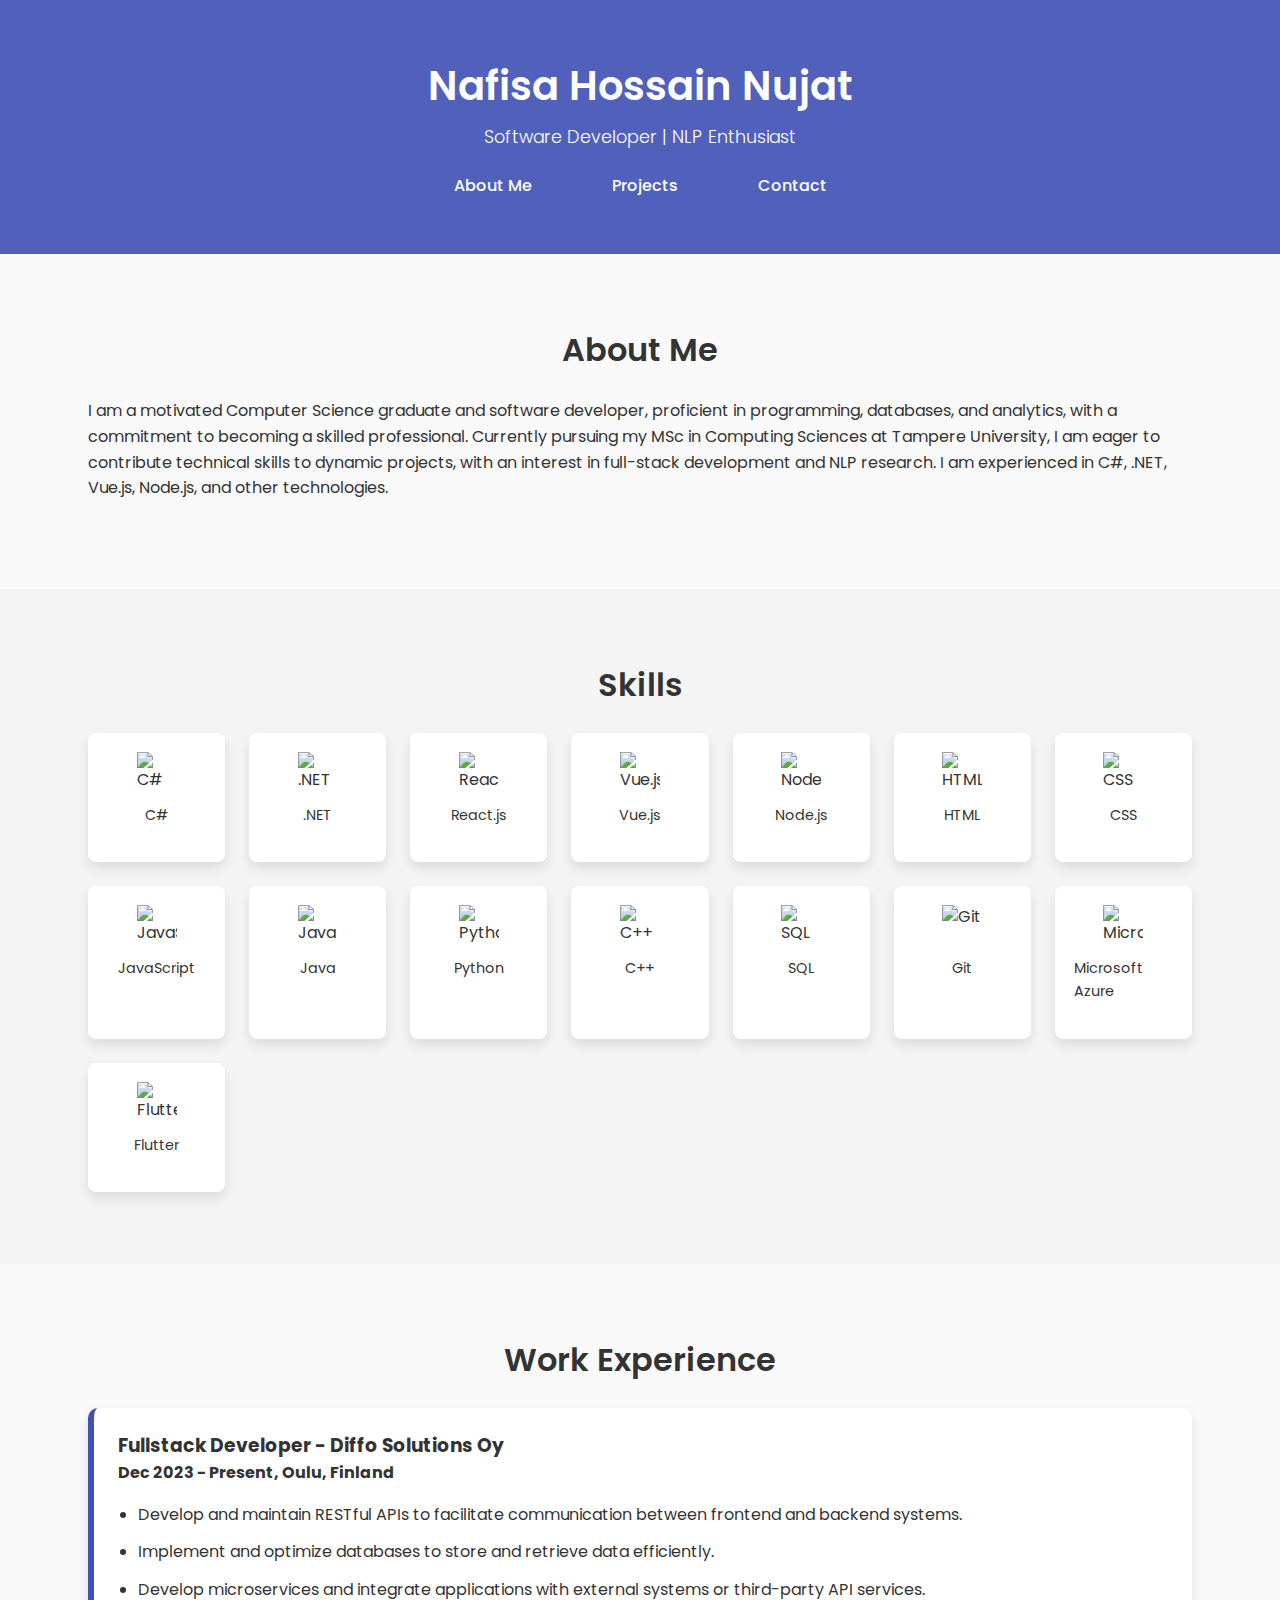
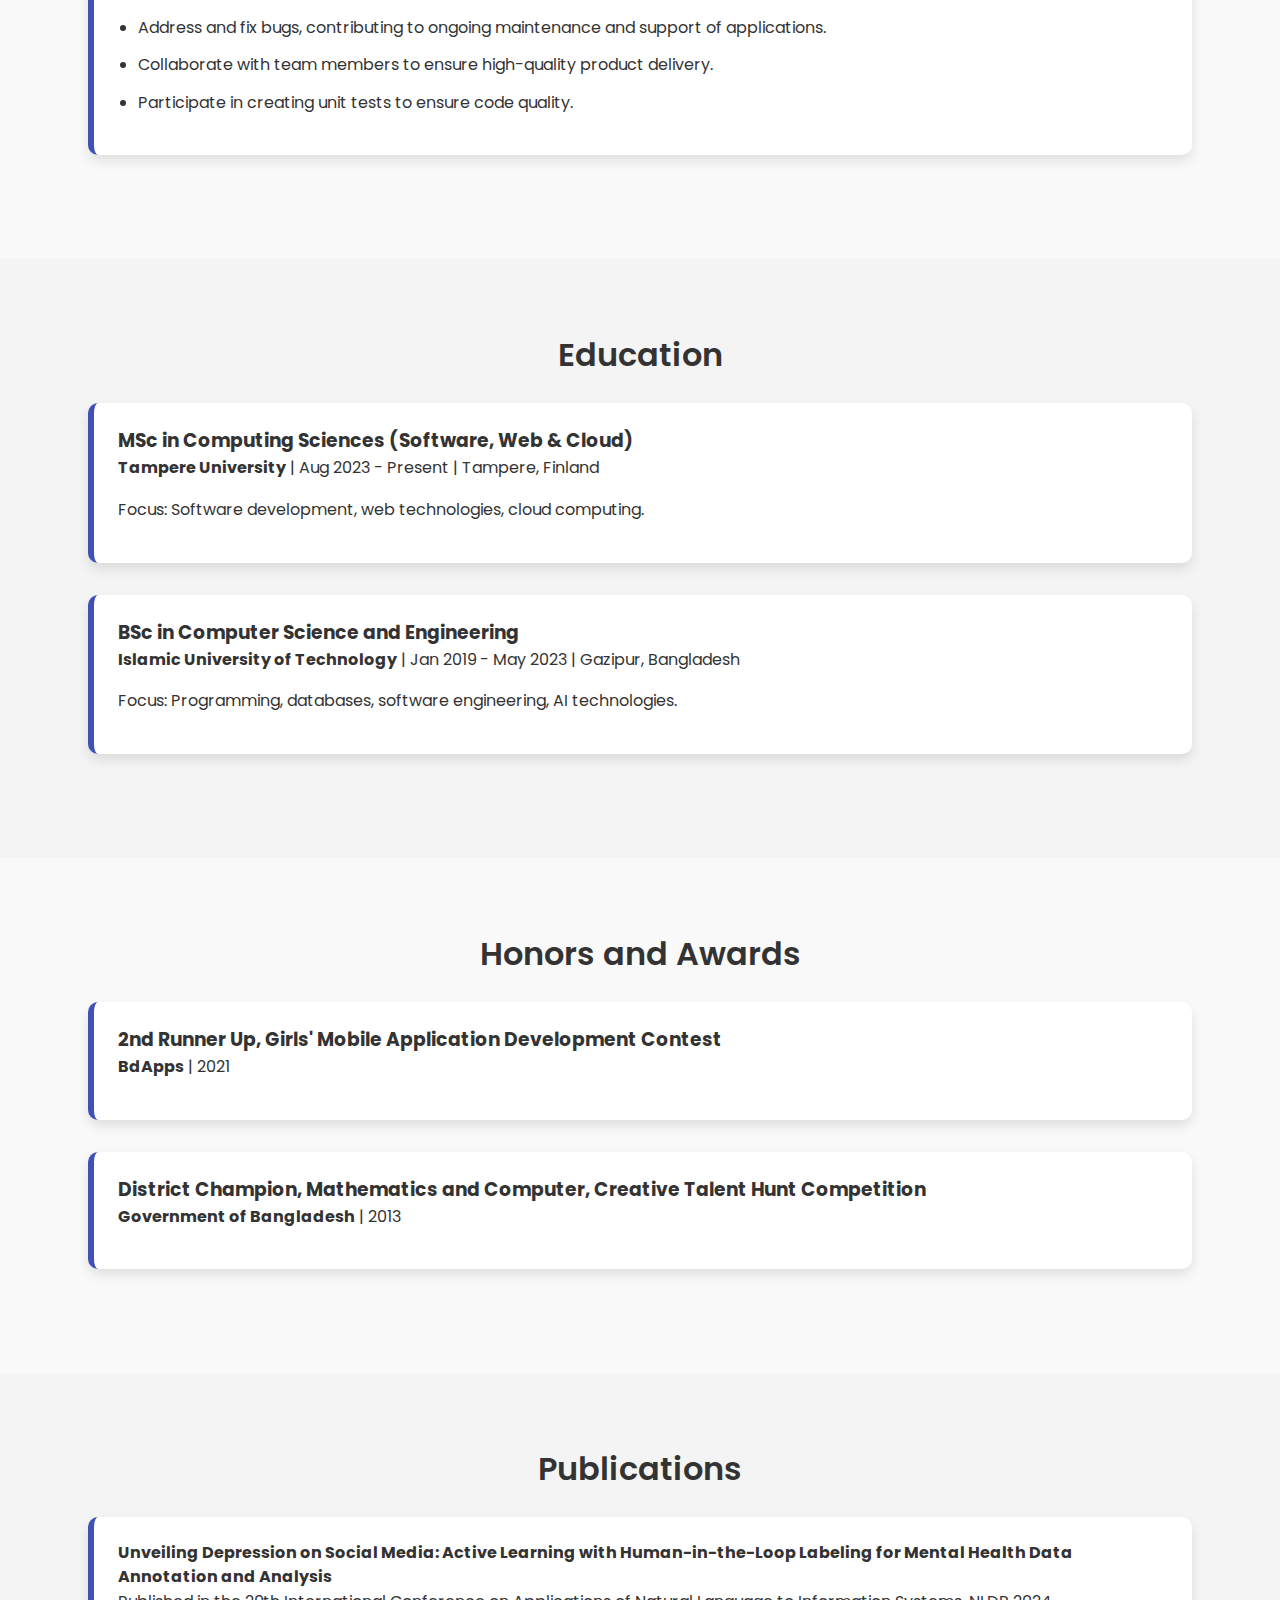
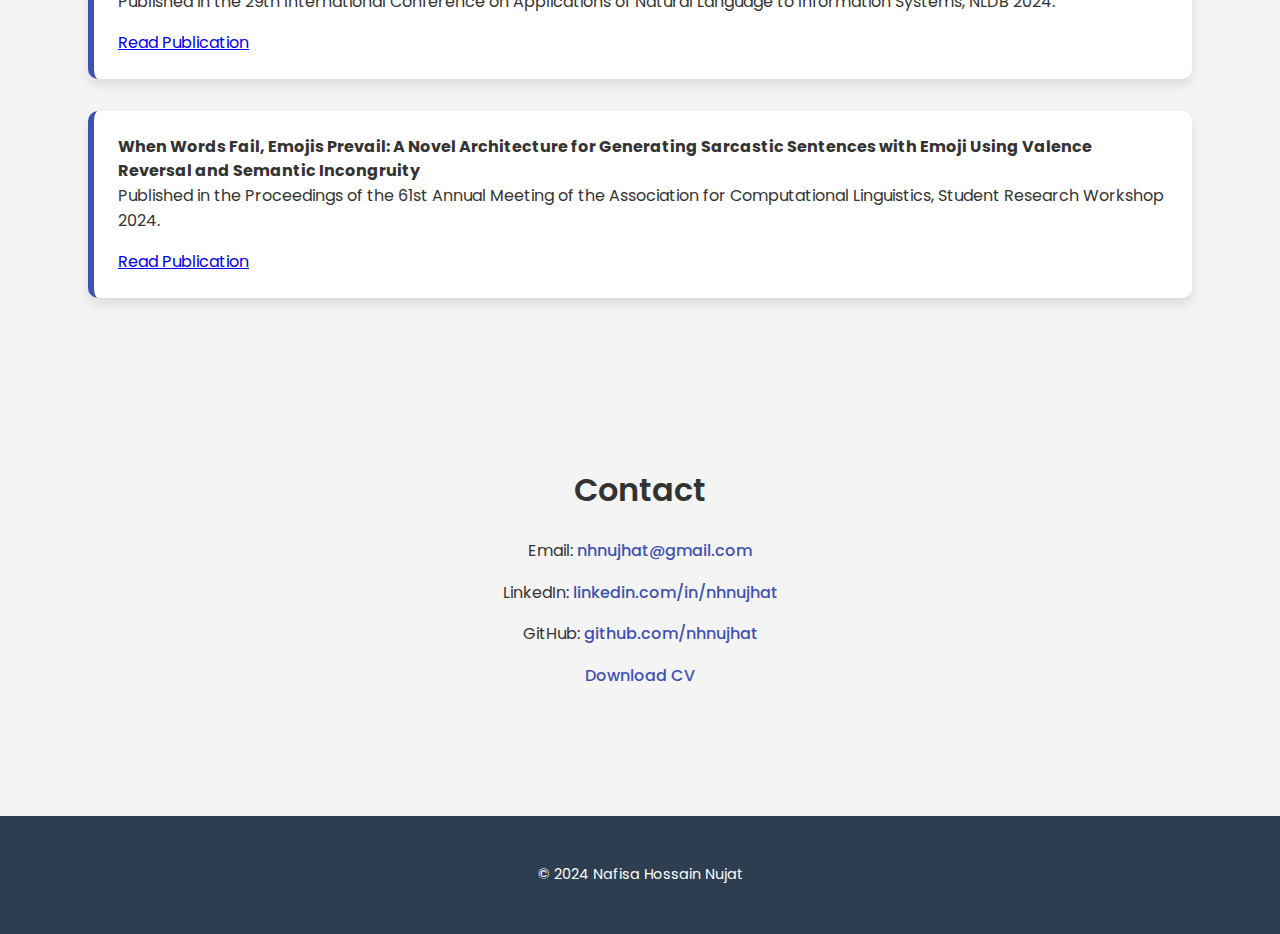
==== commit 02d4bd67: "publication added" ====
--- a/index.html
+++ b/index.html
@@ -157,8 +157,13 @@
         <div class="container">
             <h2>Publications</h2>
             <div class="publication-card">
+                <strong>Unveiling Depression on Social Media: Active Learning with Human-in-the-Loop Labeling for Mental Health Data Annotation and Analysis</strong><br>
+                <p>Published in the 29th International Conference on Applications of Natural Language to Information Systems, NLDB 2024.</p>
+                <a href="https://link.springer.com/chapter/10.1007/978-3-031-70239-6_6">Read Publication</a>
+            </div>
+            <div class="publication-card">
                 <strong>When Words Fail, Emojis Prevail: A Novel Architecture for Generating Sarcastic Sentences with Emoji Using Valence Reversal and Semantic Incongruity</strong><br>
-                <p>Published in the Proceedings of the 61st Annual Meeting of the Association for Computational Linguistics (Student Research Workshop). This paper presents a framework for sarcasm generation using emojis and fine-tuned models for valence reversal and semantic incongruity.</p>
+                <p>Published in the Proceedings of the 61st Annual Meeting of the Association for Computational Linguistics, Student Research Workshop 2024.</p>
                 <a href="https://aclanthology.org/2023.acl-srw.47/">Read Publication</a>
             </div>
         </div>
--- a/style.css
+++ b/style.css
@@ -1,4 +1,3 @@
-/* General Styles */
 * {
     margin: 0;
     padding: 0;
@@ -7,7 +6,7 @@
 
 body {
     font-family: 'Poppins', sans-serif;
-    line-height: 1.6;
+    line-height: 1.5;
     background-color: #f4f4f4;
     color: #333;
 }
@@ -18,23 +17,22 @@
     padding: 1.5rem;
 }
 
-/* Header Styles */
 header {
     background-color: rgba(63, 81, 181, 0.9);
     color: white;
-    padding: 3rem 0;
+    padding: 2rem 0;
     text-align: center;
     box-shadow: 0 4px 8px rgba(0, 0, 0, 0.2);
 }
 
 header h1 {
     font-weight: 600;
-    font-size: 3rem;
+    font-size: 2.5rem;
     margin-bottom: 0.5rem;
 }
 
 header p {
-    font-size: 1.3rem;
+    font-size: 1.1rem;
     font-weight: 300;
 }
 
@@ -53,19 +51,19 @@
     color: white;
     text-decoration: none;
     font-weight: 500;
-    font-size: 1.1rem;
+    font-size: 1rem;
     padding: 0.5rem 1rem;
     border-radius: 20px;
-    transition: background-color 0.3s ease;
+    transition: background-color 0.3s ease, transform 0.3s ease;
 }
 
 nav ul li a:hover {
     background-color: rgba(255, 255, 255, 0.2);
-}
-
-/* Section Styles */
+    transform: translateY(-2px);
+}
+
 .section {
-    padding: 4rem 0;
+    padding: 3rem 0;
 }
 
 .section:nth-child(even) {
@@ -73,23 +71,22 @@
 }
 
 .section h2 {
-    margin-bottom: 2rem;
+    margin-bottom: 1.5rem;
     color: #333;
     font-weight: 600;
-    font-size: 2.5rem;
+    font-size: 2rem;
     text-align: center;
 }
 
 .section p, .section ul, .section li {
     margin-bottom: 1rem;
-    font-size: 1.2rem;
-    line-height: 1.8;
-}
-
-/* Work Experience, Education, Awards, Publications Cards */
+    font-size: 1rem;
+    line-height: 1.6;
+}
+
 .experience-card, .education-card, .award-card, .publication-card {
     background-color: white;
-    padding: 2rem;
+    padding: 1.5rem;
     margin-bottom: 2rem;
     border-radius: 10px;
     box-shadow: 0 6px 12px rgba(0, 0, 0, 0.1);
@@ -109,11 +106,10 @@
     margin-bottom: 0.75rem;
 }
 
-/* Skills Section */
 .skills-grid {
     display: grid;
     grid-template-columns: repeat(auto-fit, minmax(120px, 1fr));
-    gap: 2rem;
+    gap: 1.5rem;
     justify-content: center;
 }
 
@@ -122,7 +118,7 @@
     flex-direction: column;
     align-items: center;
     background-color: white;
-    padding: 1.5rem;
+    padding: 1.2rem;
     border-radius: 8px;
     box-shadow: 0 6px 12px rgba(0, 0, 0, 0.1);
     transition: transform 0.3s ease, box-shadow 0.3s ease;
@@ -134,26 +130,25 @@
 }
 
 .skill img {
-    width: 48px;
-    height: 48px;
+    width: 40px;
+    height: 40px;
     margin-bottom: 0.75rem;
 }
 
 .skill p {
-    font-size: 1.1rem;
-    color: #333;
-}
-
-/* Project Cards */
+    font-size: 0.9rem;
+    color: #333;
+}
+
 .project-grid {
     display: grid;
-    grid-template-columns: repeat(auto-fit, minmax(300px, 1fr));
-    gap: 2rem;
+    grid-template-columns: repeat(auto-fit, minmax(250px, 1fr));
+    gap: 1.5rem;
 }
 
 .project-card {
     background-color: white;
-    padding: 2rem;
+    padding: 1.5rem;
     border-radius: 10px;
     box-shadow: 0 6px 12px rgba(0, 0, 0, 0.1);
     transition: transform 0.3s ease;
@@ -164,13 +159,13 @@
 }
 
 .project-card h3 {
-    margin-bottom: 1.5rem;
-    font-size: 1.7rem;
+    margin-bottom: 1rem;
+    font-size: 1.5rem;
     color: #333;
 }
 
 .project-card p {
-    font-size: 1.1rem;
+    font-size: 0.9rem;
     color: #666;
 }
 
@@ -188,15 +183,14 @@
     text-decoration: underline;
 }
 
-/* Contact Section */
 #contact {
     background-color: #f4f4f4;
-    padding: 3rem 0;
+    padding: 2.5rem 0;
     text-align: center;
 }
 
 #contact p {
-    font-size: 1.2rem;
+    font-size: 1rem;
     margin-bottom: 1rem;
 }
 
@@ -211,15 +205,18 @@
     color: #1a237e;
 }
 
-/* Footer Styles */
 footer {
     background-color: #2c3e50;
     color: white;
-    padding: 2rem 0;
+    padding: 1.5rem 0;
     text-align: center;
     margin-top: 3rem;
 }
 
 footer p {
-    font-size: 1rem;
+    font-size: 0.9rem;
+}
+
+a {
+    transition: all 0.3s ease-in-out;
 }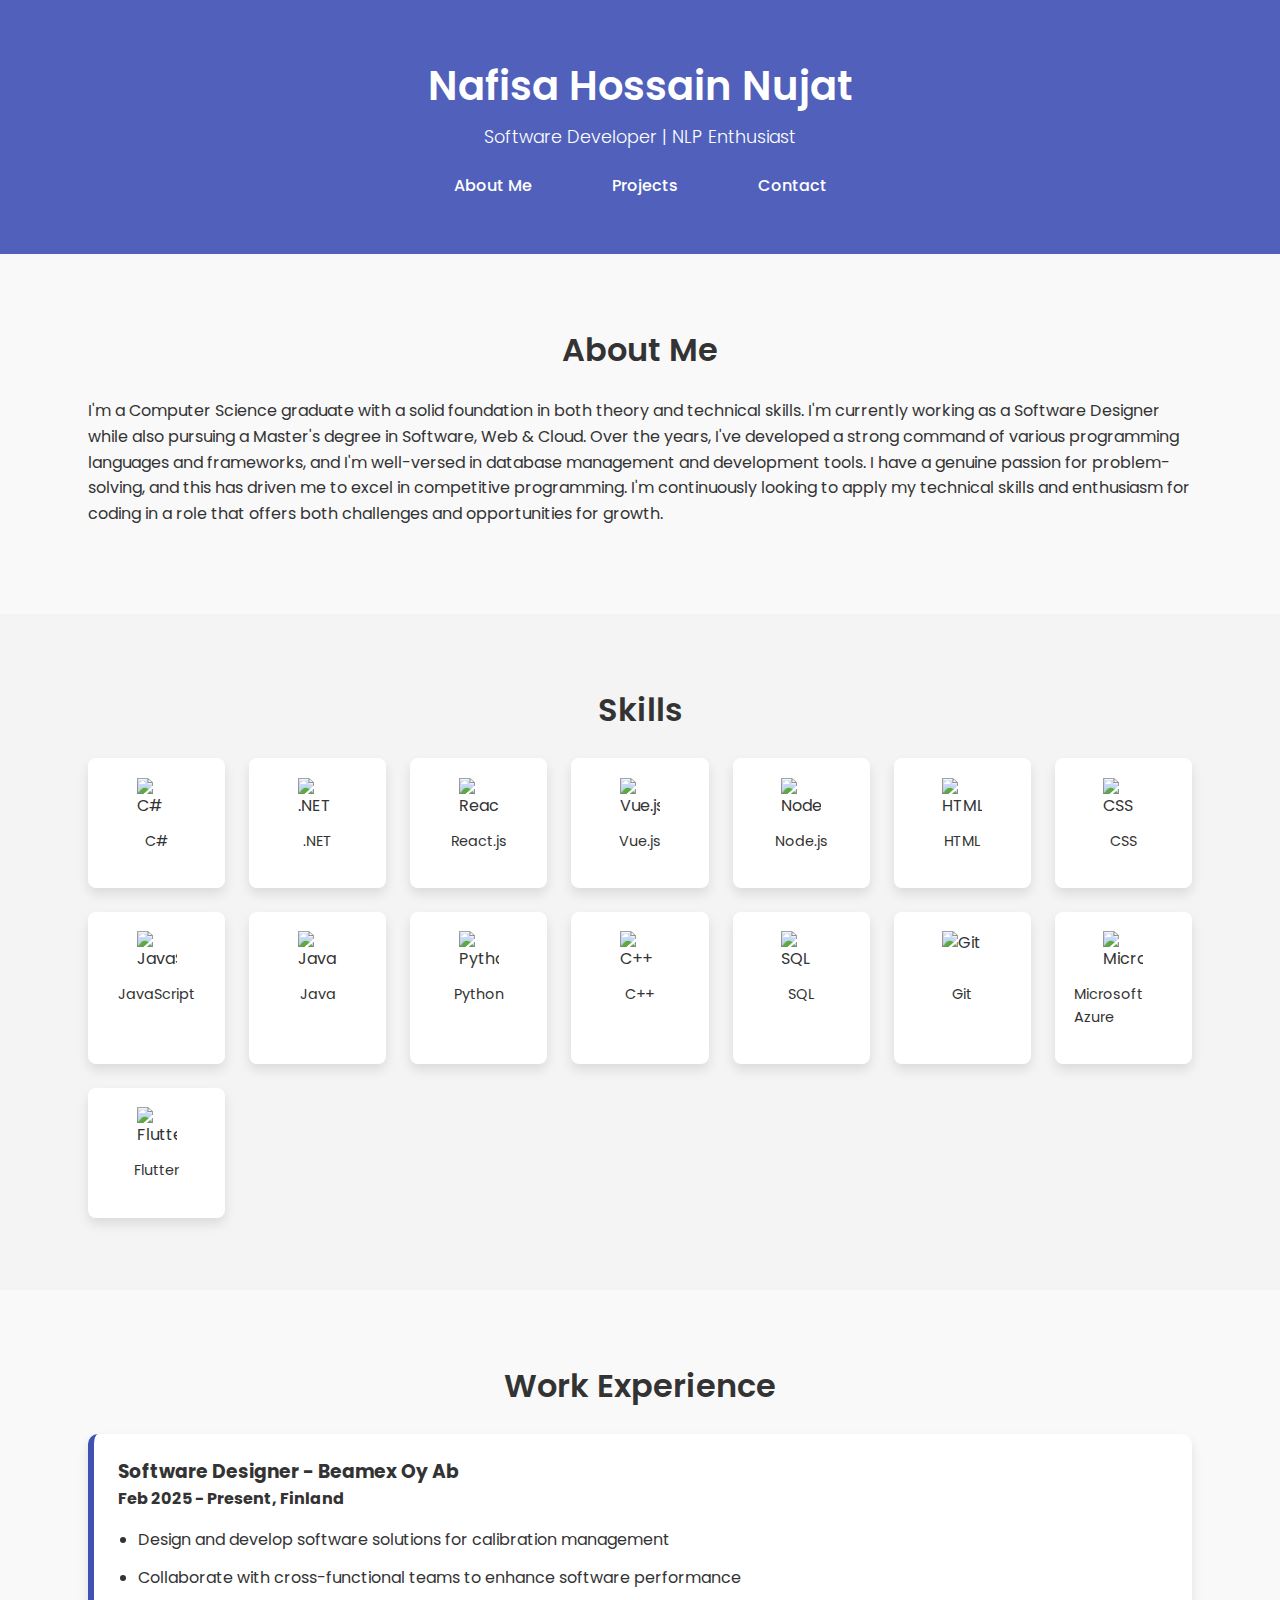
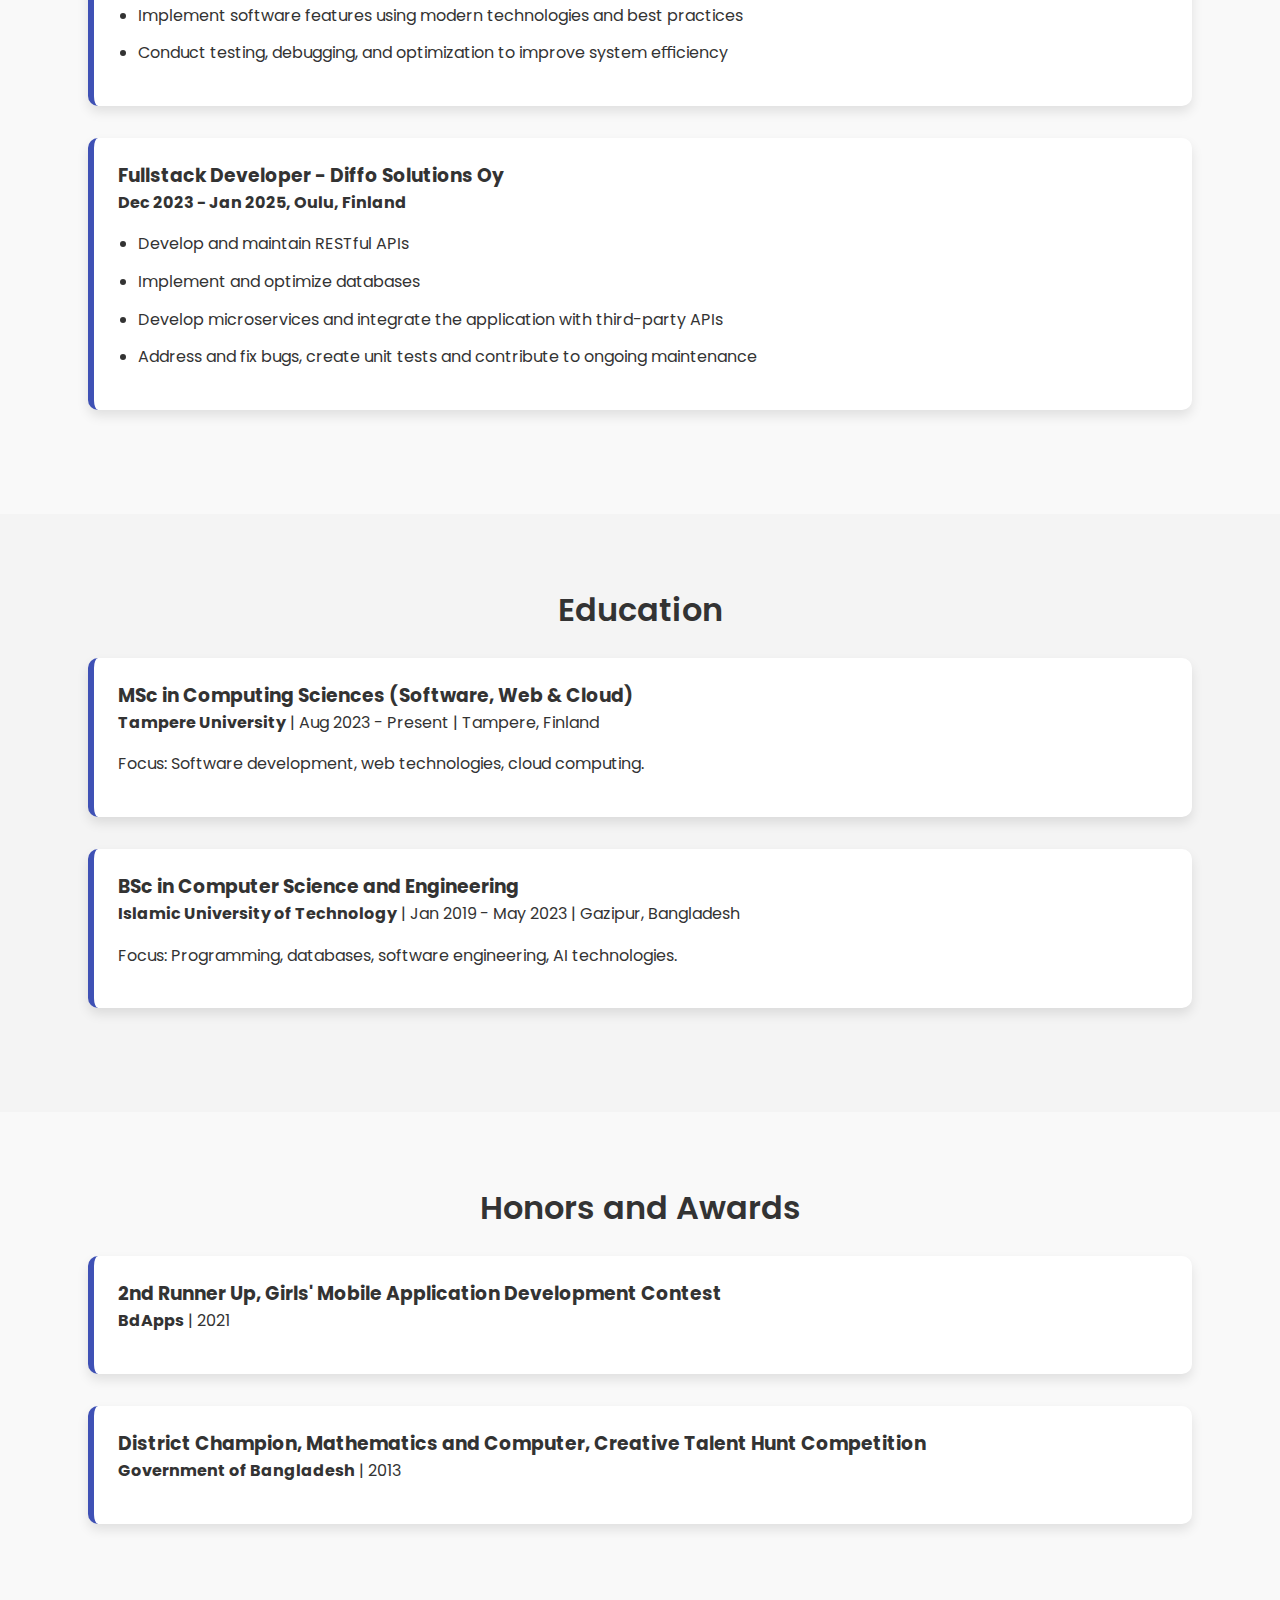
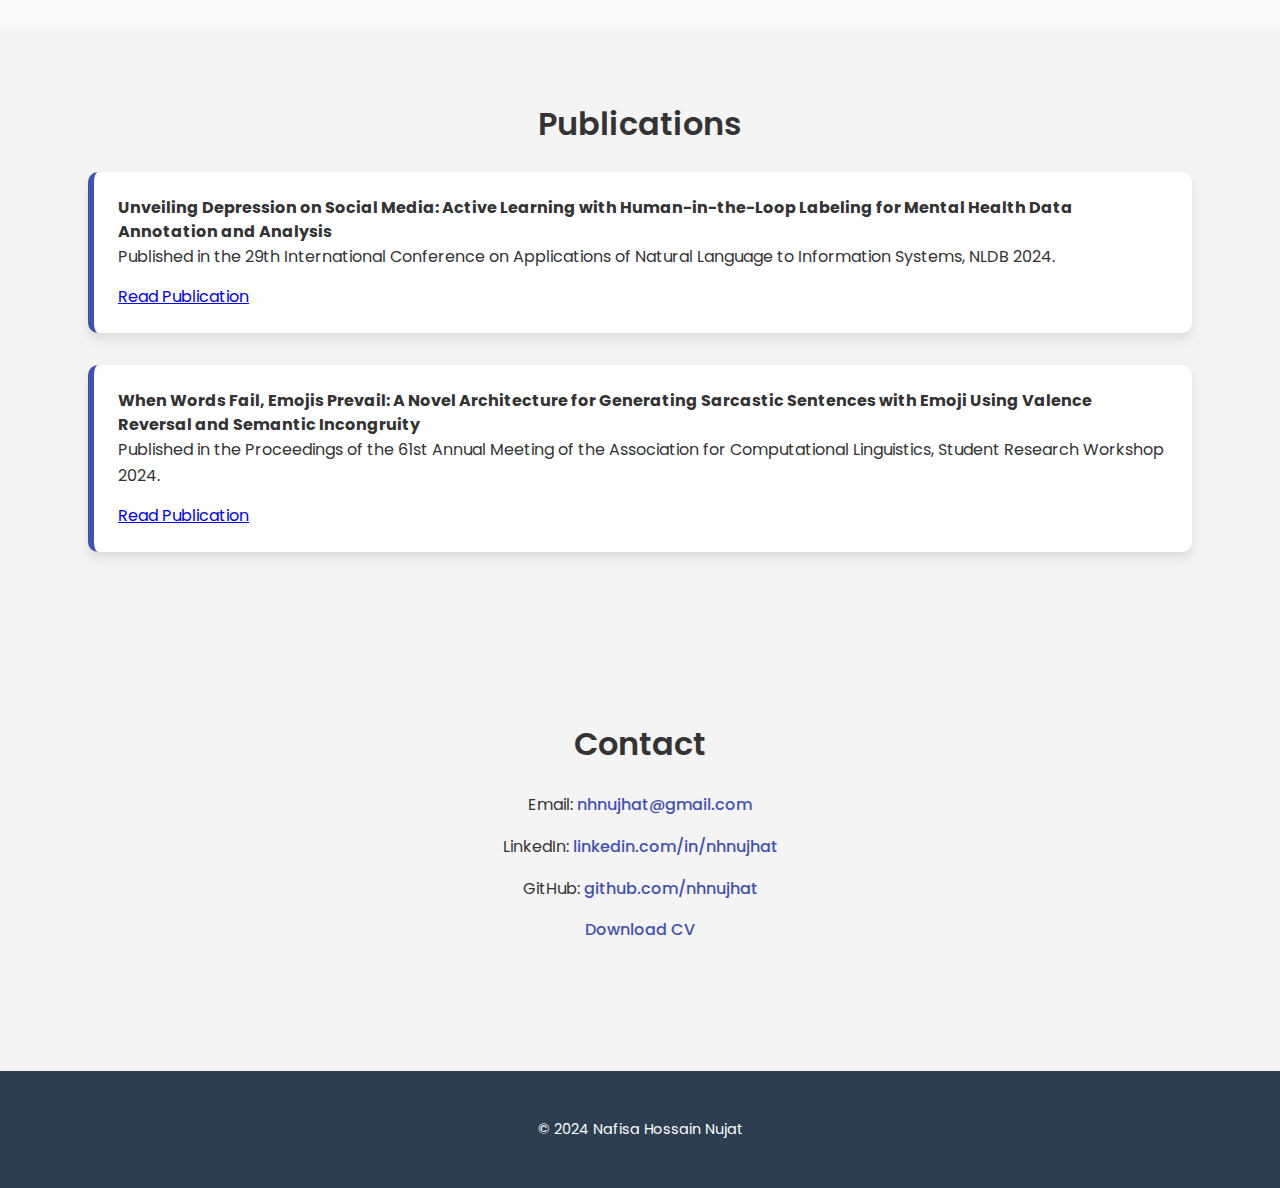
==== commit 1db62329: "change" ====
--- a/index.html
+++ b/index.html
@@ -26,7 +26,7 @@
     <section id="about" class="section">
         <div class="container">
             <h2>About Me</h2>
-            <p>I am a motivated Computer Science graduate and software developer, proficient in programming, databases, and analytics, with a commitment to becoming a skilled professional. Currently pursuing my MSc in Computing Sciences at Tampere University, I am eager to contribute technical skills to dynamic projects, with an interest in full-stack development and NLP research. I am experienced in C#, .NET, Vue.js, Node.js, and other technologies.</p>
+            <p>I'm a Computer Science graduate with a solid foundation in both theory and technical skills. I'm currently working as a Software Designer while also pursuing a Master's degree in Software, Web & Cloud. Over the years, I've developed a strong command of various programming languages and frameworks, and I'm well-versed in database management and development tools. I have a genuine passion for problem-solving, and this has driven me to excel in competitive programming. I'm continuously looking to apply my technical skills and enthusiasm for coding in a role that offers both challenges and opportunities for growth.</p>
         </div>
     </section>
 
@@ -104,16 +104,26 @@
         <div class="container">
             <h2>Work Experience</h2>
             <div class="job experience-card">
-                <h3>Fullstack Developer - Diffo Solutions Oy</h3>
-                <p><strong>Dec 2023 - Present, Oulu, Finland</strong></p>
+                <h3>Software Designer - Beamex Oy Ab</h3>
+                <p><strong>Feb 2025 - Present, Finland</strong></p>
                 <div class="experience-details">
                     <ul>
-                        <li>Develop and maintain RESTful APIs to facilitate communication between frontend and backend systems.</li>
-                        <li>Implement and optimize databases to store and retrieve data efficiently.</li>
-                        <li>Develop microservices and integrate applications with external systems or third-party API services.</li>
-                        <li>Address and fix bugs, contributing to ongoing maintenance and support of applications.</li>
-                        <li>Collaborate with team members to ensure high-quality product delivery.</li>
-                        <li>Participate in creating unit tests to ensure code quality.</li>
+                        <li>Design and develop software solutions for calibration management</li>
+                        <li>Collaborate with cross-functional teams to enhance software performance</li>
+                        <li>Implement software features using modern technologies and best practices</li>
+                        <li>Conduct testing, debugging, and optimization to improve system eﬃciency</li>
+                    </ul>
+                </div>
+            </div>
+            <div class="job experience-card">
+                <h3>Fullstack Developer - Diffo Solutions Oy</h3>
+                <p><strong>Dec 2023 - Jan 2025, Oulu, Finland</strong></p>
+                <div class="experience-details">
+                    <ul>
+                        <li>Develop and maintain RESTful APIs</li>
+                        <li>Implement and optimize databases</li>
+                        <li>Develop microservices and integrate the application with third-party APIs</li>
+                        <li>Address and fix bugs, create unit tests and contribute to ongoing maintenance</li>
                     </ul>
                 </div>
             </div>
@@ -176,7 +186,7 @@
             <p>Email: <a href="mailto:nhnujhat@gmail.com">nhnujhat@gmail.com</a></p>
             <p>LinkedIn: <a href="https://linkedin.com/in/nhnujhat">linkedin.com/in/nhnujhat</a></p>
             <p>GitHub: <a href="https://github.com/nhnujhat">github.com/nhnujhat</a></p>
-            <p><a href="Nafisa_Hossain_Nujat-RESUME.pdf" download>Download CV</a></p>
+            <p><a href="RESUME - Nafisa Nujat.pdf" download>Download CV</a></p>
         </div>
     </section>
 
